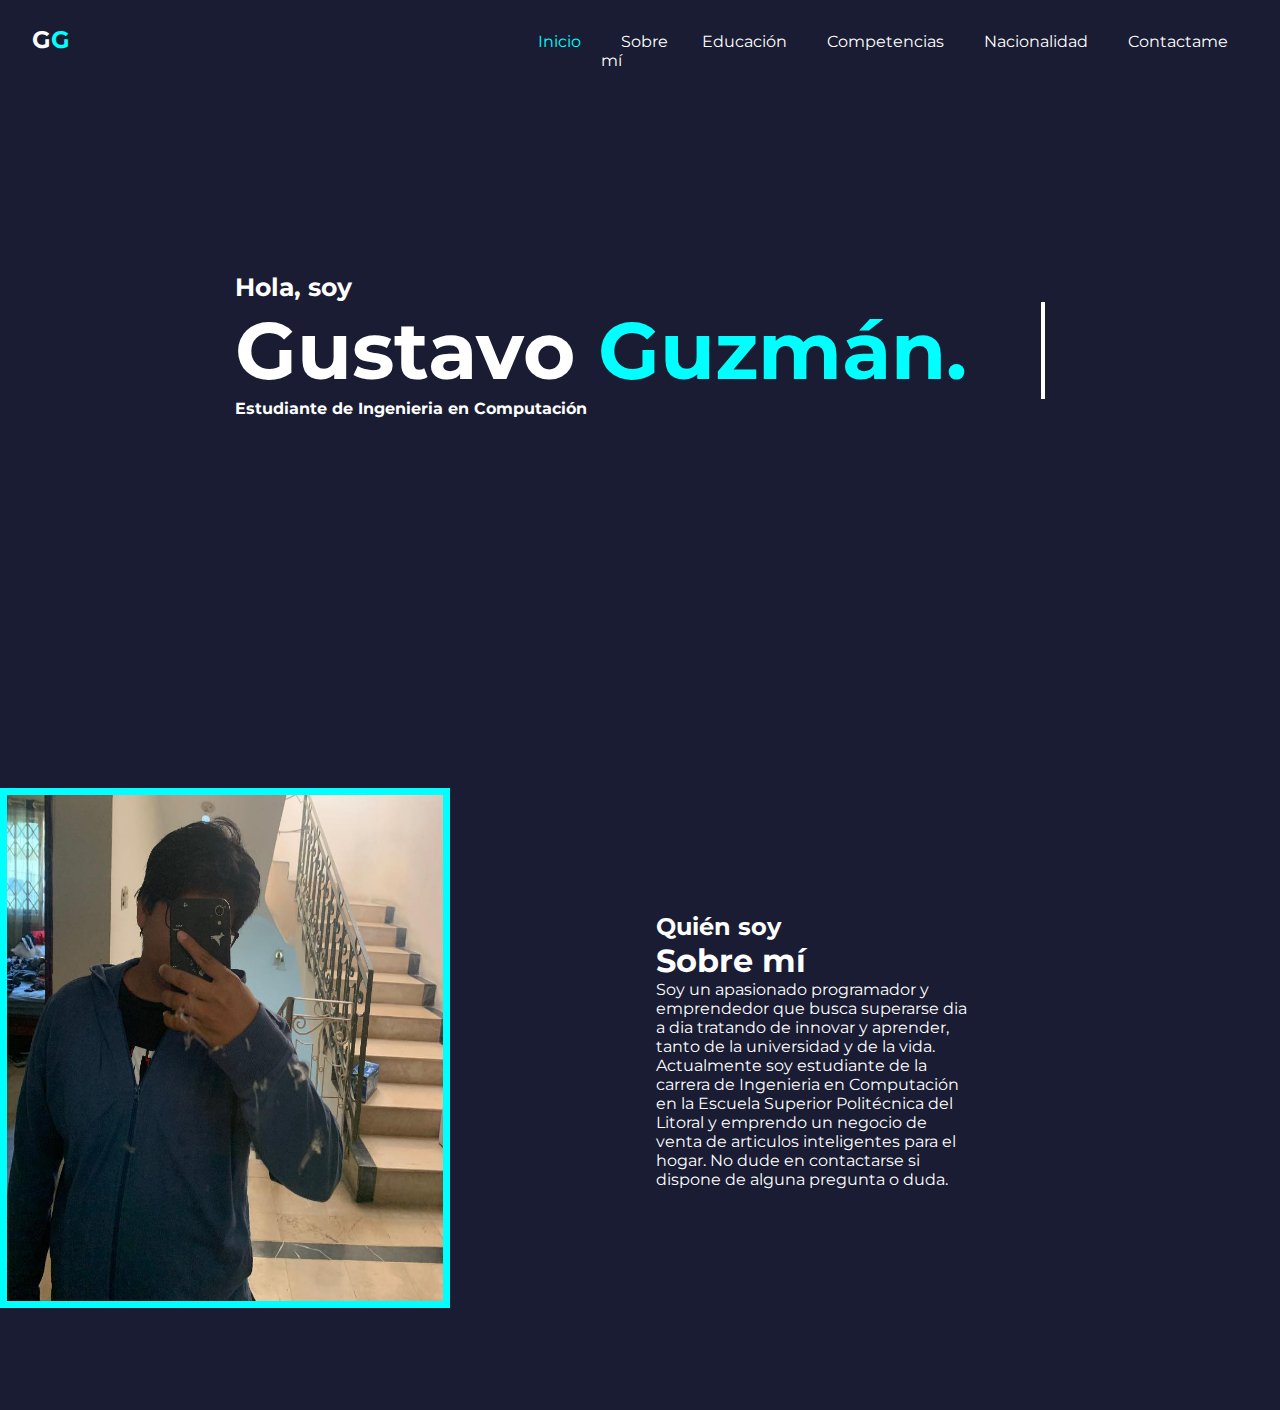
==== index.html @ 1eecd975 "Update index.html" ====
<!DOCTYPE html>
<html lang="en">
<head>
    <meta charset="UTF-8">
    <meta http-equiv="X-UA-Compatible" content="IE=edge">
    <meta name="viewport" content="width=device-width, initial-scale=1.0">
    <title>Curriculum</title>
    <link rel="stylesheet" href="style.css">
    <link rel="stylesheet" href="https://use.fontawesome.com/releases/v5.15.3/css/all.css" integrity="sha384-SZXxX4whJ79/gErwcOYf+zWLeJdY/qpuqC4cAa9rOGUstPomtqpuNWT9wdPEn2fk" crossorigin="anonymous">
</head>
<body>
    <div class="wrapper">
        <header>
            <nav class="navbar">
                <div class="brand">
                    <h2>G<span>G</span></h2>
                </div>
                <ul class="menu">
                    <li><a class="active" href="#inicio">Inicio</a></li>
                    <li><a href="#sobremi">Sobre mí</a></li>
                    <li><a href="#educacion">Educación</a></li>
                    <li><a href="#competencias">Competencias</a></li>
                    <li><a href="#nacionalidad">Nacionalidad</a></li>
                    <li><a href="#contactame">Contactame</a></li>
                </ul>
            </nav>
        </header>
    </div>
    <section id="inicio" class="item">
        <div class="contenido-inicio">
            <h2>Hola, soy</h2>
            <h1>Gustavo <span>Guzmán.</span></h1>
            <h3>Estudiante de Ingenieria en Computación</h3>
        </div>
    </section>
    <section id="sobremi" class="item">
        <div class="imagen-sobremi">
            <img src="recursos/yo.jpg">
        </div>
        <div class="contenido-sobremi">
            <h2>Quién soy</h2>
            <h1>Sobre mí</h1>
            <p id="parrafo-sobremi">Soy un apasionado programador y emprendedor que busca superarse dia a dia
                tratando de innovar y aprender, tanto de la universidad y de la vida.
                Actualmente soy estudiante de la carrera de Ingenieria en Computación en la 
                Escuela Superior Politécnica del Litoral y emprendo un negocio de venta de 
                articulos inteligentes para el hogar.
                No dude en contactarse si dispone de alguna pregunta o duda.
            </p>
        </div>
    
    </section>
    
</body>
</html>
---- style.css ----
@import url('https://fonts.googleapis.com/css2?family=Montserrat:wght@100&display=swap');
@import url('https://fonts.googleapis.com/css2?family=Anton&family=Montserrat:wght@100&display=swap');

*{
    margin:0;
    padding: 0;
    box-sizing: border-box;
}

html{
    scroll-behavior: smooth;
}

body{
    font-family: 'Montserrat', sans-serif;
    background-color: #191c32 ;
    color: #fff;
}

header {
    width: 100%;
    top: 0;
    background-color: #191c32 ;
    position: fixed;
}

.item{
    scroll-margin-top: 10ex;
}
.wrapper{
    background-color: #191c32;
    color: #fff;
}

.navbar {
    display: flex;
    justify-content: space-between;
    padding: 2em;
}

.brand{
    margin-top: -7px;
}

.menu{
    display: flex;
    width: 60%;
    justify-content: space-around;
}

.brand span{
    color: aqua;
}

.menu li {
    list-style: none;
}
.menu a {
    color: #fff;
    text-decoration: none;
    padding: 10px 20px;
}

.menu .active {
    color: aqua;
}

.menu a:hover {
    background-color: aqua;
    color: #191c32;
    transition: ease-in .4s;
}

#inicio{
    width: 600px;
    height: 690px;
    margin:0 auto;
    display: flex;
    justify-content: center;
    align-items: center;
}

#inicio h1{
    font-size: 80px;
    display:block;
    white-space: nowrap;
    border-right: 4px solid;
    width: 15ch;

    animation:typing 2s steps(15), blink .5s infinite step-end alternate;
    overflow: hidden;
}
#inicio h2{
    font-size: 25px;
}
#inicio h3{
    font-size: 16px;
}

@keyframes typing {
    from { width: 0}
}
@keyframes blink {
    50% {border-color: transparent;}
}


#inicio h1 span{
    color: aqua;
}

#sobremi {
    width: 100%;
    height: 80vh;
    display: grid;
    grid-template-columns: repeat(2,1fr);
    align-items: center;
    gap: 2em;
}

#sobremi .imagen-sobremi{
    width: 50%;

}

#sobremi .contenido-sobremi{
    width: 50%;
}

#sobremi img{
    border:  7px solid aqua;
    width: 450px;
    height: 520px;
    z-index: 1;
}

.main{
    margin: 0 auto;
    width: 80vw;
    height: 80vh;
    display: grid;
    align-items: center;
}
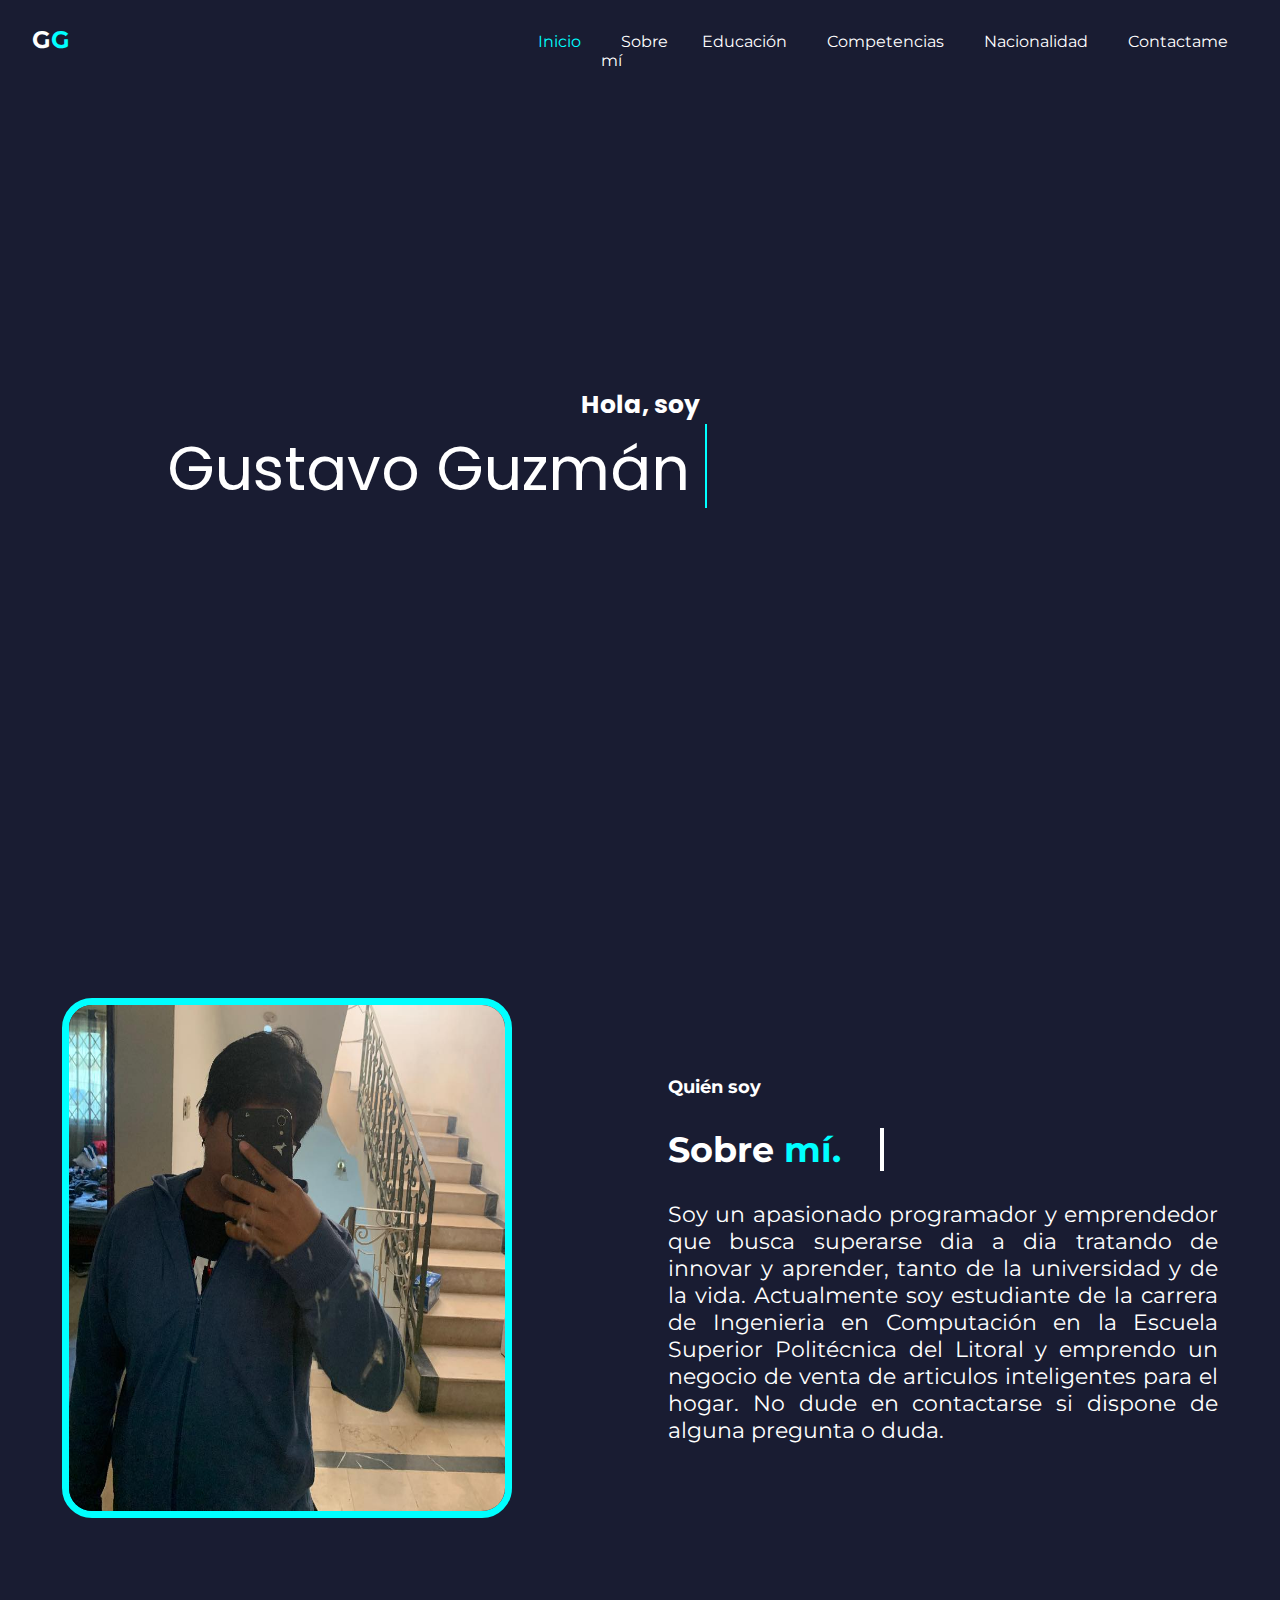
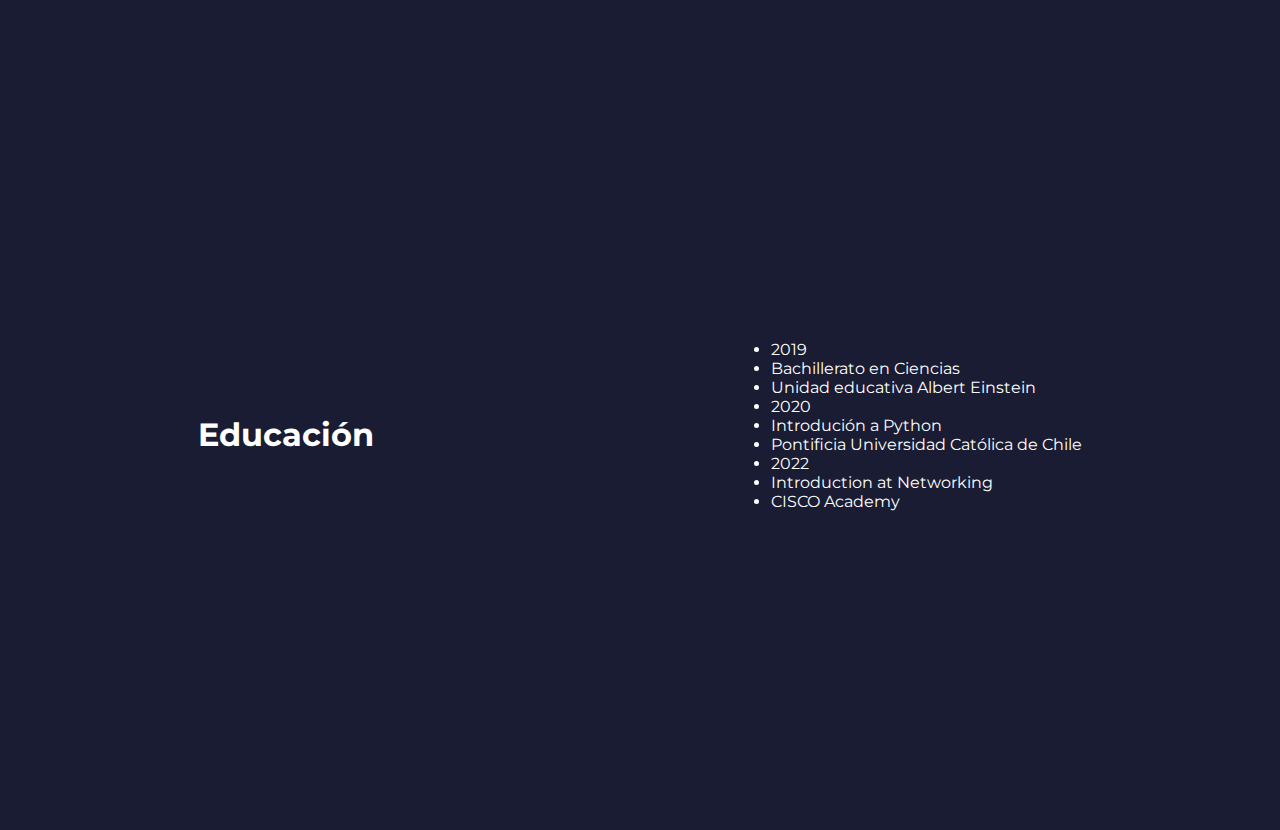
==== commit 99cfbb0d: "Mejoras en la interfaz" ====
--- a/index.html
+++ b/index.html
@@ -26,30 +26,65 @@
             </nav>
         </header>
     </div>
-    <section id="inicio" class="item">
-        <div class="contenido-inicio">
-            <h2>Hola, soy</h2>
-            <h1>Gustavo <span>Guzmán.</span></h1>
-            <h3>Estudiante de Ingenieria en Computación</h3>
-        </div>
-    </section>
-    <section id="sobremi" class="item">
-        <div class="imagen-sobremi">
-            <img src="recursos/yo.jpg">
-        </div>
-        <div class="contenido-sobremi">
-            <h2>Quién soy</h2>
-            <h1>Sobre mí</h1>
-            <p id="parrafo-sobremi">Soy un apasionado programador y emprendedor que busca superarse dia a dia
-                tratando de innovar y aprender, tanto de la universidad y de la vida.
-                Actualmente soy estudiante de la carrera de Ingenieria en Computación en la 
-                Escuela Superior Politécnica del Litoral y emprendo un negocio de venta de 
-                articulos inteligentes para el hogar.
-                No dude en contactarse si dispone de alguna pregunta o duda.
-            </p>
-        </div>
-    
-    </section>
-    
+    <main>
+        <section id="inicio" class="item">
+            <div class="titulo-inicio">
+                <h2>Hola, soy</h2>
+            </div>
+            <div class="contenido-inicio">
+                <div class="static-txt">Gustavo Guzmán</div>
+                <ul class="dynamic-txts">
+                    <li><span>Estudiante</span></li>
+                    <li><span>Emprendedor</span></li>
+                    <li><span>Diseñador</span></li>
+                    <li><span>Desarrollador</span></li>
+                </ul>
+            </div>
+        </section>
+
+        <section id="sobremi" class="item">
+            <div class="imagen-sobremi">
+                <img src="recursos/yo.jpg">
+            </div>
+            <div class="contenido-sobremi">
+                <div id="titulo-sobremi">
+                    <h2>Quién soy</h2>
+                </div>
+                <h1>Sobre <span>mí. </span></h1>
+                <p id="parrafo-sobremi">
+                    Soy un apasionado programador y emprendedor que busca superarse dia a dia
+                    tratando de innovar y aprender, tanto de la universidad y de la vida.
+                    Actualmente soy estudiante de la carrera de Ingenieria en Computación en la 
+                    Escuela Superior Politécnica del Litoral y emprendo un negocio de venta de 
+                    articulos inteligentes para el hogar.
+                    No dude en contactarse si dispone de alguna pregunta o duda.
+                </p>
+            </div>
+        </section>
+        
+        <section id="educacion" class="item">
+            <div id="izquierda">
+                <img>
+                <h1>Educación</h1>
+            </div>
+            <div id="derecha">
+                <ul>
+                    <li>2019</li>
+                    <li>Bachillerato en Ciencias</li>
+                    <li>Unidad educativa Albert Einstein</li>
+                </ul>
+                <ul>
+                    <li>2020</li>
+                    <li>Introdución a Python</li>
+                    <li>Pontificia Universidad Católica de Chile</li> 
+                </ul>
+                <ul>
+                    <li>2022</li>
+                    <li>Introduction at Networking</li>
+                    <li>CISCO Academy</li> 
+                </ul>
+            </div>
+        </section>
+    </main>
 </body>
 </html>
--- a/style.css
+++ b/style.css
@@ -1,5 +1,5 @@
 @import url('https://fonts.googleapis.com/css2?family=Montserrat:wght@100&display=swap');
-@import url('https://fonts.googleapis.com/css2?family=Anton&family=Montserrat:wght@100&display=swap');
+@import url('https://fonts.googleapis.com/css2?family=Anton&family=Montserrat:wght@100&family=Poppins:wght@100&display=swap');
 
 *{
     margin:0;
@@ -24,6 +24,13 @@
     position: fixed;
 }
 
+
+main{
+    display:flex;
+    flex-direction: column;
+}
+
+
 .item{
     scroll-margin-top: 10ex;
 }
@@ -72,72 +79,157 @@
 }
 
 #inicio{
-    width: 600px;
-    height: 690px;
-    margin:0 auto;
-    display: flex;
+    display: flex;
+    font-family: 'Poppins', sans-serif;
+    align-items: center;
     justify-content: center;
+    min-height: 100vh;
+    flex-direction: column;
+}
+
+.titulo-inicio{
+    height: 49%;
+}
+
+.contenido-inicio{
+    display: inline-flex;
+    height: 49%;
+}
+.contenido-inicio .static-txt{
+    color: #fff;
+    font-size:60px;
+    font-weight: 400;
+}
+
+.contenido-inicio .dynamic-txts{
+    margin-left: 15px;
+    height: 90px;
+    line-height: 90px;
+    overflow: hidden;
+}
+
+.dynamic-txts li {
+    color:aqua;
+    list-style: none;
+    font-size: 60px;
+    font-weight: 500;
+    position: relative;
+    top:0;
+    animation: slide1 6s steps(4) infinite;
+}
+
+@keyframes slide1 {
+    100%{
+        top:-360px;
+    }
+}
+
+.dynamic-txts li span{
+    position:relative;
+}
+
+.dynamic-txts li span::after{
+    content:"";
+    position:absolute;
+    left: 0;
+    height: 100%;
+    width: 100%;
+    background: #191c32 ;
+    border-left: 2px solid aqua;
+    animation: typing1 1.5s steps(10) infinite;
+}
+
+@keyframes typing1 {
+    100%{
+        left:100%;
+        margin: 0 -35px 0 35px;
+    }
+}
+
+#inicio h2{
+    font-size: 25px;
+}
+
+@keyframes typing {
+    from { width: 0}
+}
+@keyframes blink {
+    50% {border-color: transparent;}
+}
+
+
+#inicio h1 span{
+    color: aqua;
+}
+
+#sobremi {
+    width: 100%;
+    height: 80vh;
+    display: flex;
+    flex-flow:row wrap;
+    row-gap: 0.5rem; 
+    column-gap: 0.5rem;
+    justify-content: space-around;
     align-items: center;
-}
-
-#inicio h1{
-    font-size: 80px;
+    gap: 2em;
+}
+
+#sobremi .imagen-sobremi{
+    margin: auto;
+
+}
+
+#sobremi .contenido-sobremi{
+    width: 550px;
+    margin: auto;
+}
+
+#sobremi .contenido-sobremi #titulo-sobremi{
+    font-size: 12px;
+}
+
+#sobremi .contenido-sobremi h1{
     display:block;
+    font-size: 35px;
+    margin-top: 30px;
     white-space: nowrap;
     border-right: 4px solid;
-    width: 15ch;
-
-    animation:typing 2s steps(15), blink .5s infinite step-end alternate;
+    width: 9ch;
+    animation:typing 3.5s steps(9) infinite, blink .5s infinite step-end alternate;
     overflow: hidden;
 }
-#inicio h2{
-    font-size: 25px;
-}
-#inicio h3{
-    font-size: 16px;
-}
-
-@keyframes typing {
-    from { width: 0}
-}
-@keyframes blink {
-    50% {border-color: transparent;}
-}
-
-
-#inicio h1 span{
-    color: aqua;
-}
-
-#sobremi {
-    width: 100%;
-    height: 80vh;
-    display: grid;
-    grid-template-columns: repeat(2,1fr);
-    align-items: center;
-    gap: 2em;
-}
-
-#sobremi .imagen-sobremi{
-    width: 50%;
-
-}
-
-#sobremi .contenido-sobremi{
-    width: 50%;
+
+#sobremi .contenido-sobremi h1 span{
+    color: aqua;
+}
+
+#sobremi .contenido-sobremi #parrafo-sobremi{
+    text-align: justify;
+    margin-top: 30px;
+    font-size: 22px;
 }
 
 #sobremi img{
     border:  7px solid aqua;
+    border-radius: 30px;
     width: 450px;
     height: 520px;
     z-index: 1;
 }
 
-.main{
-    margin: 0 auto;
-    width: 80vw;
-    height: 80vh;
-    display: grid;
+#educacion {
+    width: 100%;
+    height: 90vh;
+    display: flex;
+    flex-flow:row wrap;
+    justify-content: space-around;
     align-items: center;
+}
+
+#educacion #izquierda{
+    margin: auto;
+}
+
+#educacion #derecha{
+    margin: auto;
 }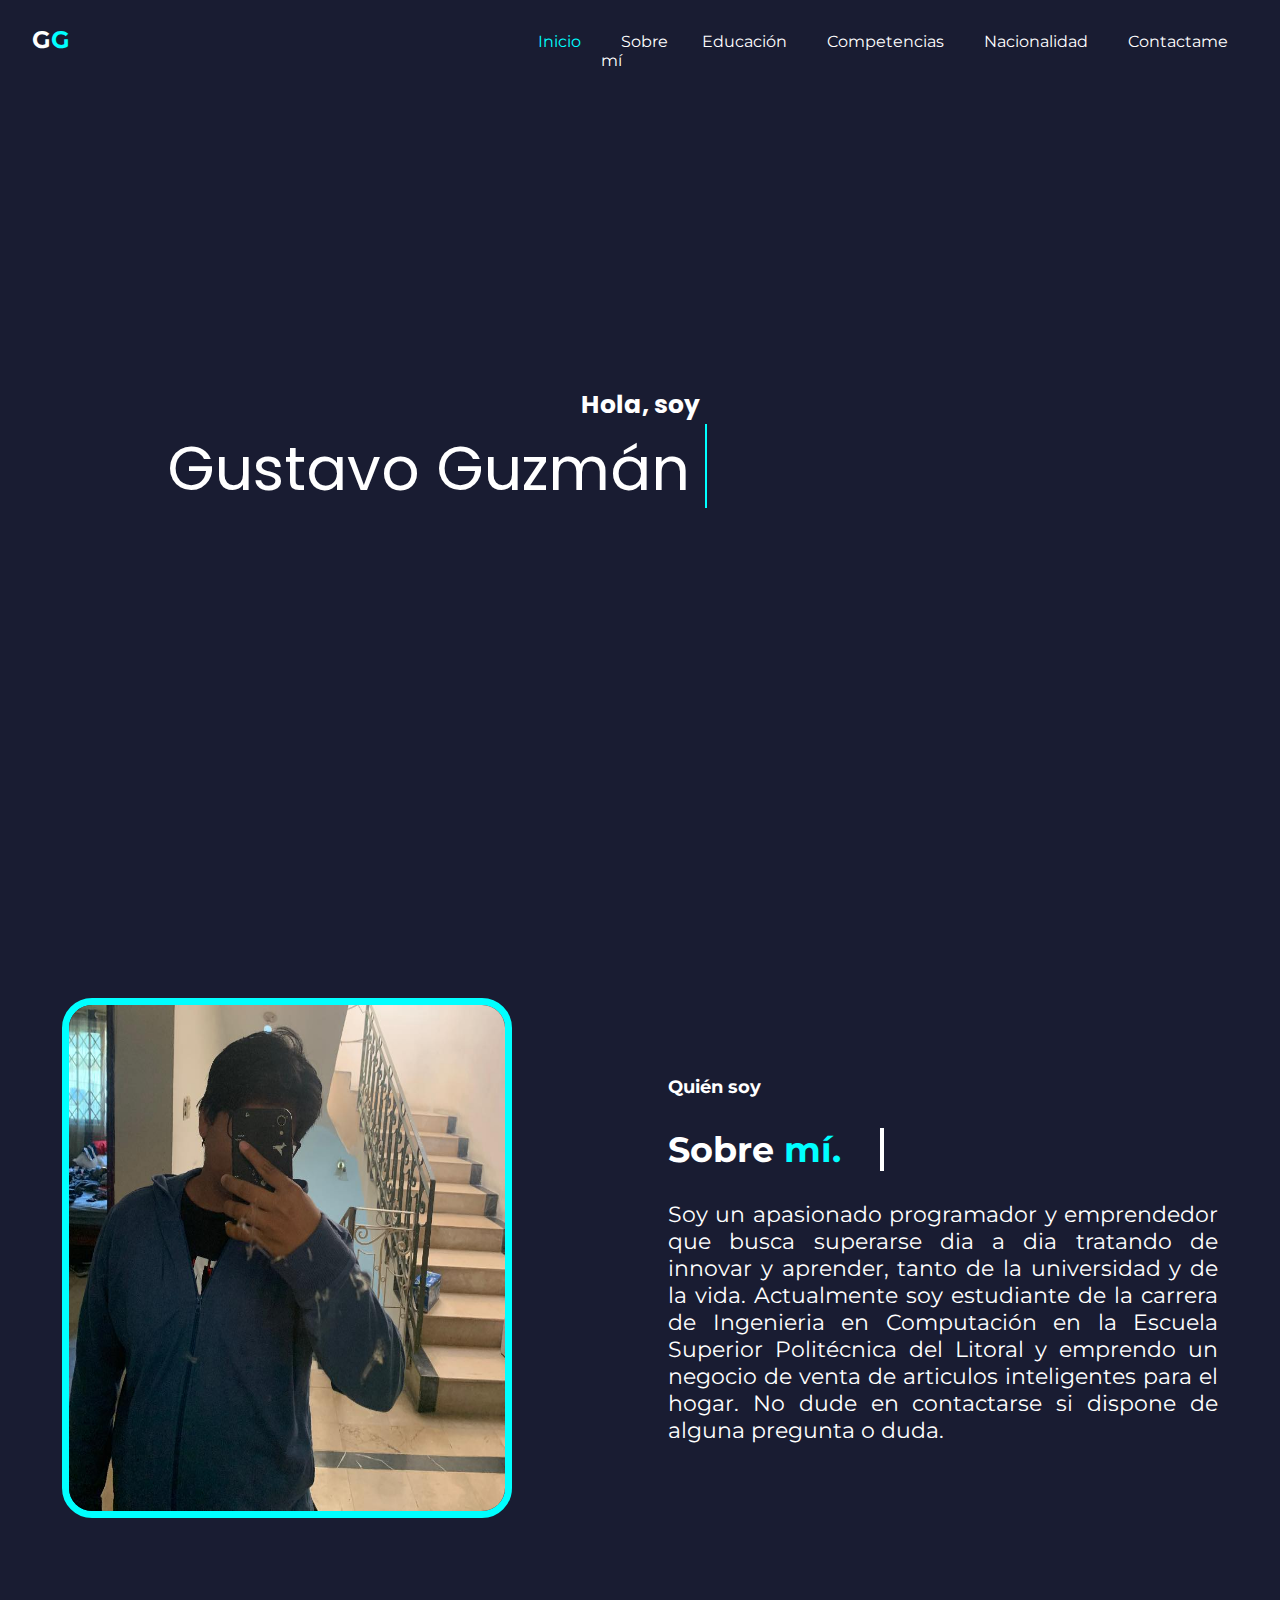
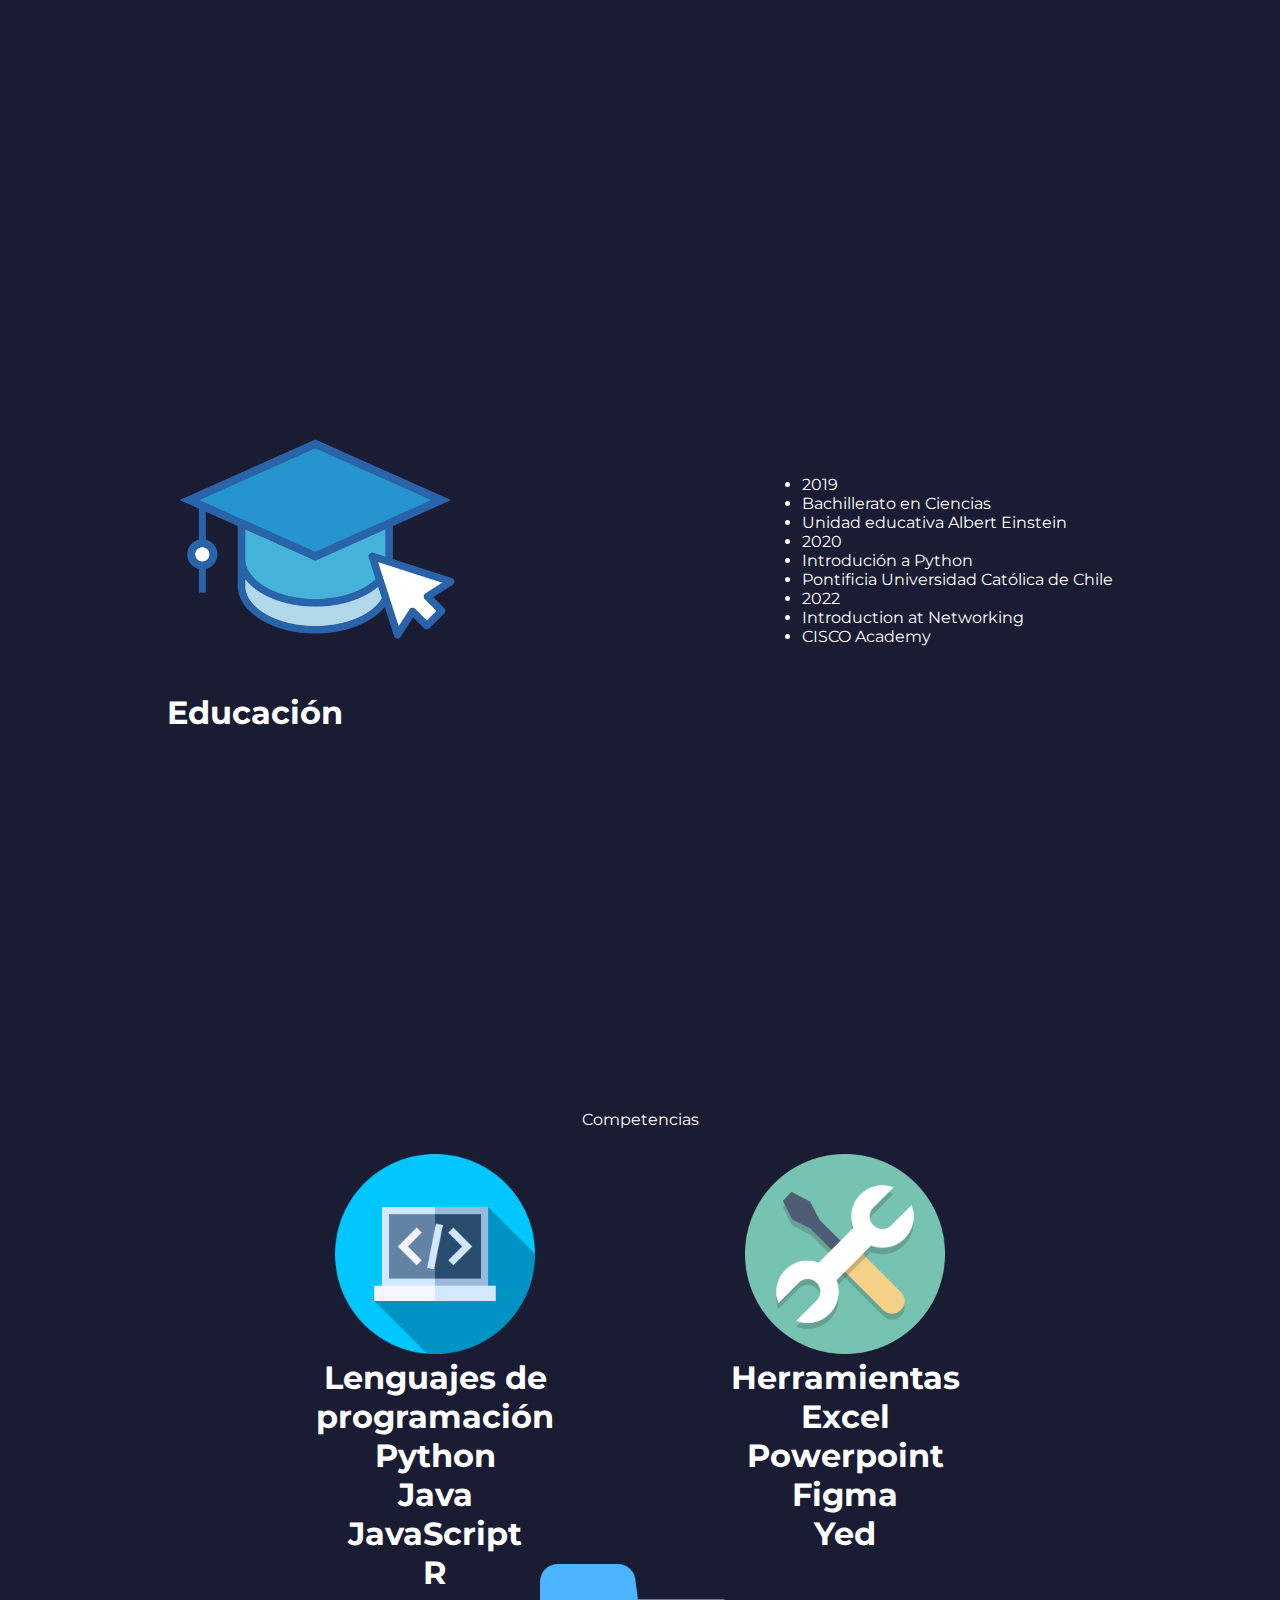
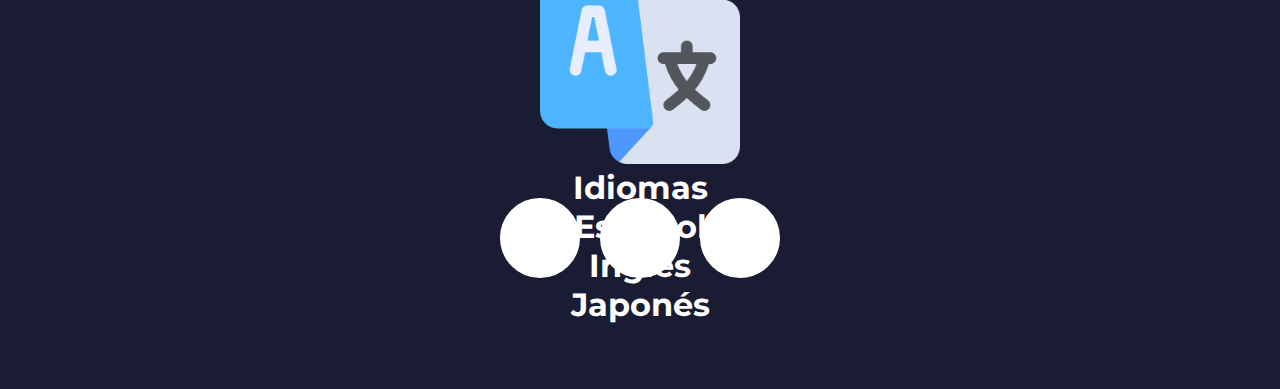
==== commit be244f11: "Footer y skills" ====
--- a/index.html
+++ b/index.html
@@ -7,6 +7,7 @@
     <title>Curriculum</title>
     <link rel="stylesheet" href="style.css">
     <link rel="stylesheet" href="https://use.fontawesome.com/releases/v5.15.3/css/all.css" integrity="sha384-SZXxX4whJ79/gErwcOYf+zWLeJdY/qpuqC4cAa9rOGUstPomtqpuNWT9wdPEn2fk" crossorigin="anonymous">
+    <link rel="stylesheet" href="https://use.fontawesome.com/releases/v5.6.3/css/all.css" integrity="sha384-UHRtZLI+pbxtHCWp1t77Bi1L4ZtiqrqD80Kn4Z8NTSRyMA2Fd33n5dQ8lWUE00s/" crossorigin="anonymous">
 </head>
 <body>
     <div class="wrapper">
@@ -61,30 +62,97 @@
                 </p>
             </div>
         </section>
-        
         <section id="educacion" class="item">
             <div id="izquierda">
-                <img>
+                <img src="recursos/educacion.png">
                 <h1>Educación</h1>
             </div>
             <div id="derecha">
                 <ul>
-                    <li>2019</li>
-                    <li>Bachillerato en Ciencias</li>
-                    <li>Unidad educativa Albert Einstein</li>
+                    <li class="fecha">2019</li>
+                    <li class="titulo-certificado">Bachillerato en Ciencias</li>
+                    <li class="institucion">Unidad educativa Albert Einstein</li>
                 </ul>
                 <ul>
-                    <li>2020</li>
-                    <li>Introdución a Python</li>
-                    <li>Pontificia Universidad Católica de Chile</li> 
+                    <li class="fecha">2020</li>
+                    <li class="titulo-certificado">Introdución a Python</li>
+                    <li class="institucion">Pontificia Universidad Católica de Chile</li> 
                 </ul>
                 <ul>
-                    <li>2022</li>
-                    <li>Introduction at Networking</li>
-                    <li>CISCO Academy</li> 
+                    <li class="fecha">2022</li>
+                    <li class="titulo-certificado">Introduction at Networking</li>
+                    <li class="institucion">CISCO Academy</li> 
                 </ul>
             </div>
         </section>
+        <section id="competencias" class="item">
+            <div><span>Competencias</span></div>
+            <div id="skills-competencia">
+                <div class="skill">
+                    <img class="img-competencia" src="recursos/programacion.png">
+                    <h1>Lenguajes de programación</h1>
+                    <div>
+                        <h1>Python</h1>
+                    </div>
+                    <div>
+                        <h1>Java</h1>
+                    </div>
+                    <div>
+                        <h1>JavaScript</h1>
+                    </div>
+                    <div>
+                        <h1>R</h1>
+                    </div>
+                </div>
+                <div class="skill">
+                    <img class="img-competencia" src="recursos/herramientas.png" >
+                    <h1>Herramientas</h1>
+                    <div>
+                        <h1>Excel</h1>
+                    </div>
+                    <div>
+                        <h1>Powerpoint</h1>
+                    </div>
+                    <div>
+                        <h1>Figma</h1>
+                    </div>
+                    <div>
+                        <h1>Yed</h1>
+                    </div>
+                </div>
+                <div class="skill">
+                    <img class="img-competencia" src="recursos/idiomas.png">
+                    <h1>Idiomas</h1>
+                    <div>
+                        <h1>Español</h1>
+                    </div>
+                    <div>
+                        <h1>Inglés</h1>
+                    </div>
+                    <div>
+                        <h1>Japonés</h1>
+                    </div>
+                </div>
+            </div>
+        </section>
+        <section id="footer-item" class="item">
+            <footer>
+                <ul>
+                    <li>
+                        <a href="https://www.facebook.com/gustavo.guzmancse.9" target="_blank">
+                        <i class="fab fa-facebook-f icon"></i>    </a>
+                    </li>
+                    <li>
+                        <a href="https://github.com/gugucast02" target="_blank" ><i class="fab fa-github icon"></i></a>
+                    </li>
+                    <li>
+                        <a href="https://www.linkedin.com/in/gustavo-giampierre-guzm%C3%A1n-castillo-22a511232/" target="_blank" ><i class="fab fa-linkedin-in icon"></i></a></li>
+            </footer>
+    
+        </section>
+        
+        
+
     </main>
 </body>
 </html>
--- a/style.css
+++ b/style.css
@@ -169,7 +169,7 @@
     flex-flow:row wrap;
     row-gap: 0.5rem; 
     column-gap: 0.5rem;
-    justify-content: space-around;
+    justify-content: center;
     align-items: center;
     gap: 2em;
 }
@@ -214,22 +214,138 @@
     border-radius: 30px;
     width: 450px;
     height: 520px;
-    z-index: 1;
 }
 
 #educacion {
     width: 100%;
-    height: 90vh;
+    height: 120vh;
     display: flex;
     flex-flow:row wrap;
     justify-content: space-around;
     align-items: center;
-}
-
-#educacion #izquierda{
+    overflow: auto;
+}
+
+#educacion img{
     margin: auto;
-}
-
-#educacion #derecha{
-    margin: auto;
-}+    height: 300px;
+    width: 300px;
+}
+
+
+
+
+
+
+
+#competencias{
+    display: flex;
+    flex-direction: column;
+    padding: 10px;
+    width: 100%;
+    height: 90vh;
+    align-items: center;
+}
+
+#skills-competencia {
+    width: 100%;
+    display: flex;
+    flex-direction: row;
+    flex-wrap: wrap;
+    justify-content: center;
+    padding:20px;
+    margin: 0 auto;
+}
+
+.img-competencia{
+    height: 200px;
+    width: 200px;
+}
+
+.skill{
+    height: 400px;
+    width: 400px;
+    text-align: center;
+    margin: 5px;
+}
+
+
+
+
+
+
+#footer-item{
+    display: flex;
+    background-color: red;
+}
+footer{
+    width: 100%;
+    background: black;
+}
+footer ul {
+    display: flex;
+    position: absolute;
+    top:382%;
+    left: 50%;
+    transform: translate(-50%, -50%);
+  }
+  
+footer ul li {
+    list-style: none;
+  }
+  
+footer ul li a {
+    width: 80px;
+    height: 80px;
+    background-color: #fff;
+    text-align: center;
+    line-height: 80px;
+    font-size: 35px;
+    margin: 0 10px;
+    display: block;
+    border-radius: 50%;
+    position: relative;
+    overflow: hidden;
+    border: 3px solid #fff;
+    z-index: 1;
+  }
+  
+footer ul li a .icon {
+    position: relative;
+    color: #262626;
+    transition: .5s;
+    z-index: 3;
+  }
+  
+footer ul li a:hover .icon {
+    color: #fff;
+    transform: rotateY(360deg);
+  }
+  
+footer ul li a:before {
+    content: "";
+    position: absolute;
+    top: 100%;
+    left: 0;
+    width: 100%;
+    height: 100%;
+    background: #f00;
+    transition: .5s;
+    z-index: 2;
+  }
+  
+footer ul li a:hover:before {
+    top: 0;
+  }
+  
+footer ul li:nth-child(1) a:before{
+    background: #3b5999;
+  }
+  
+footer ul li:nth-child(2) a:before{
+    background: #485258;
+  }
+  
+footer ul li:nth-child(3) a:before {
+    background: #0077b5;
+  }
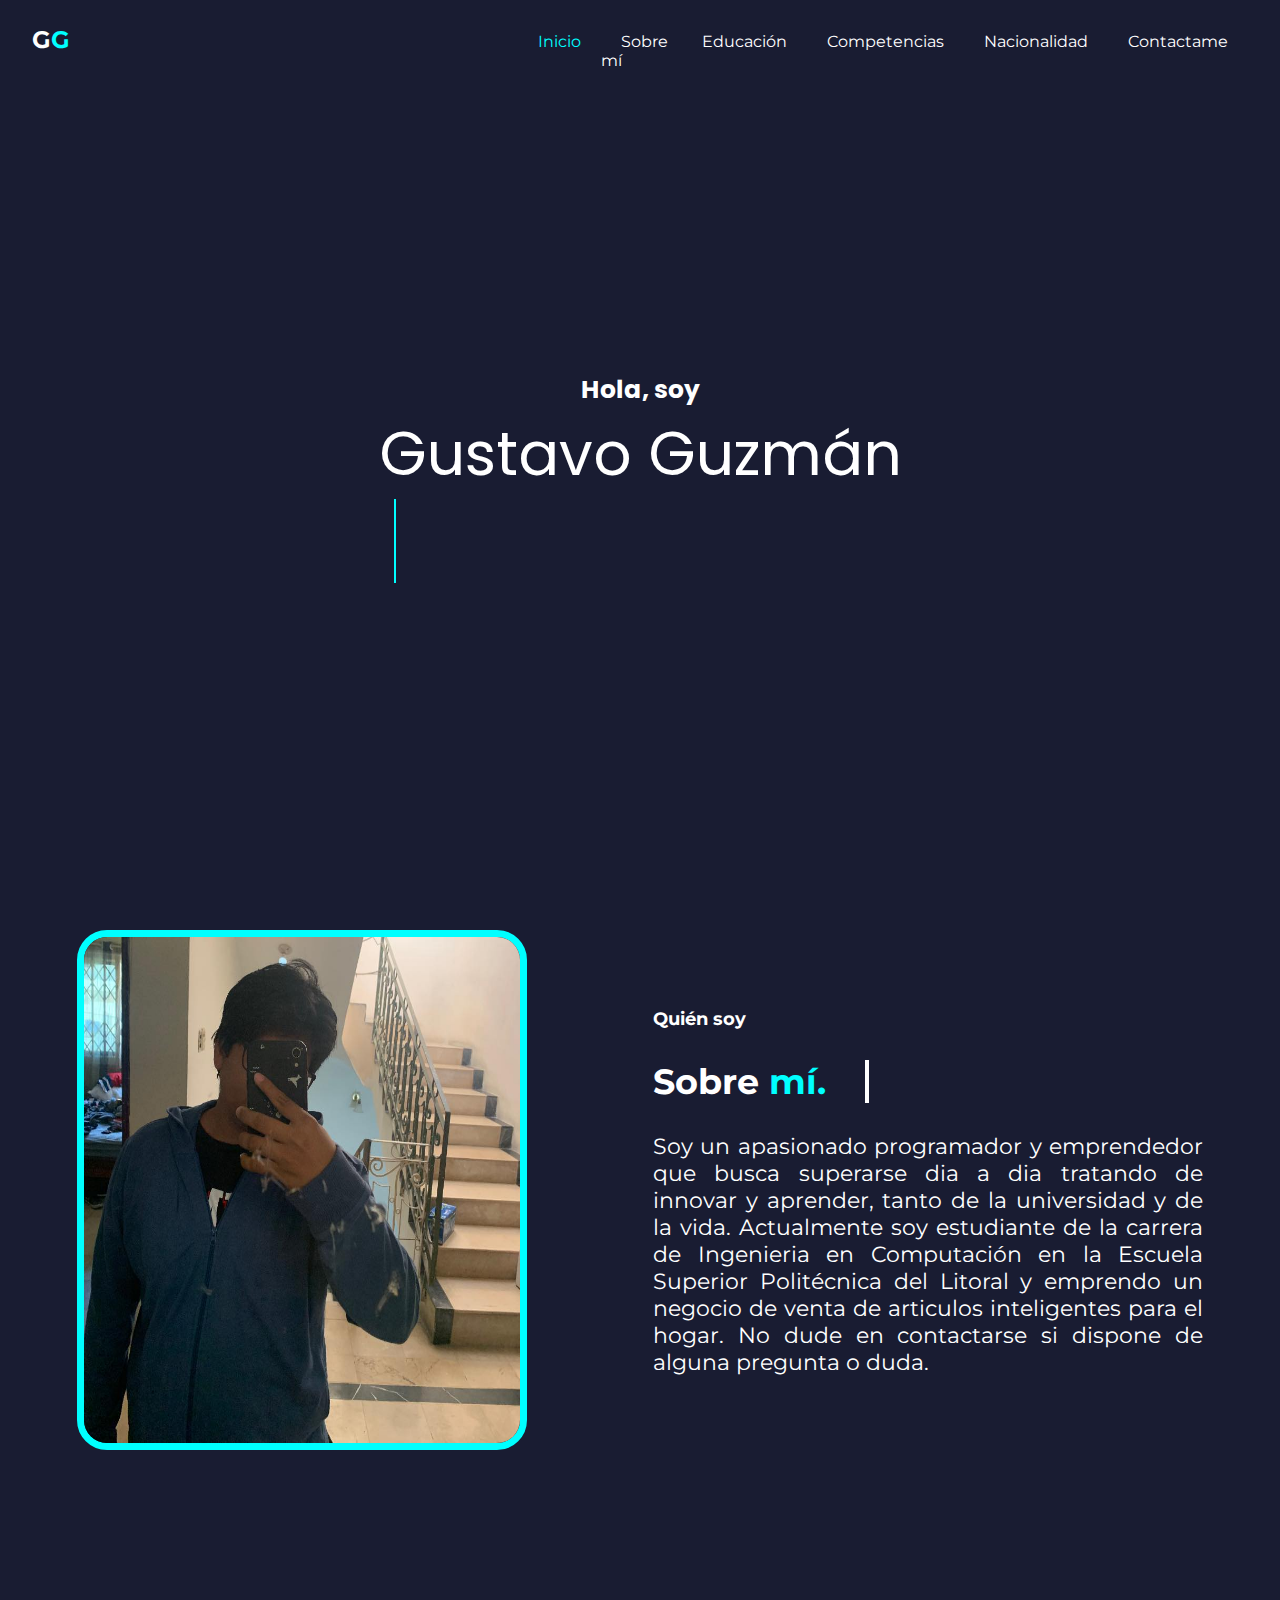
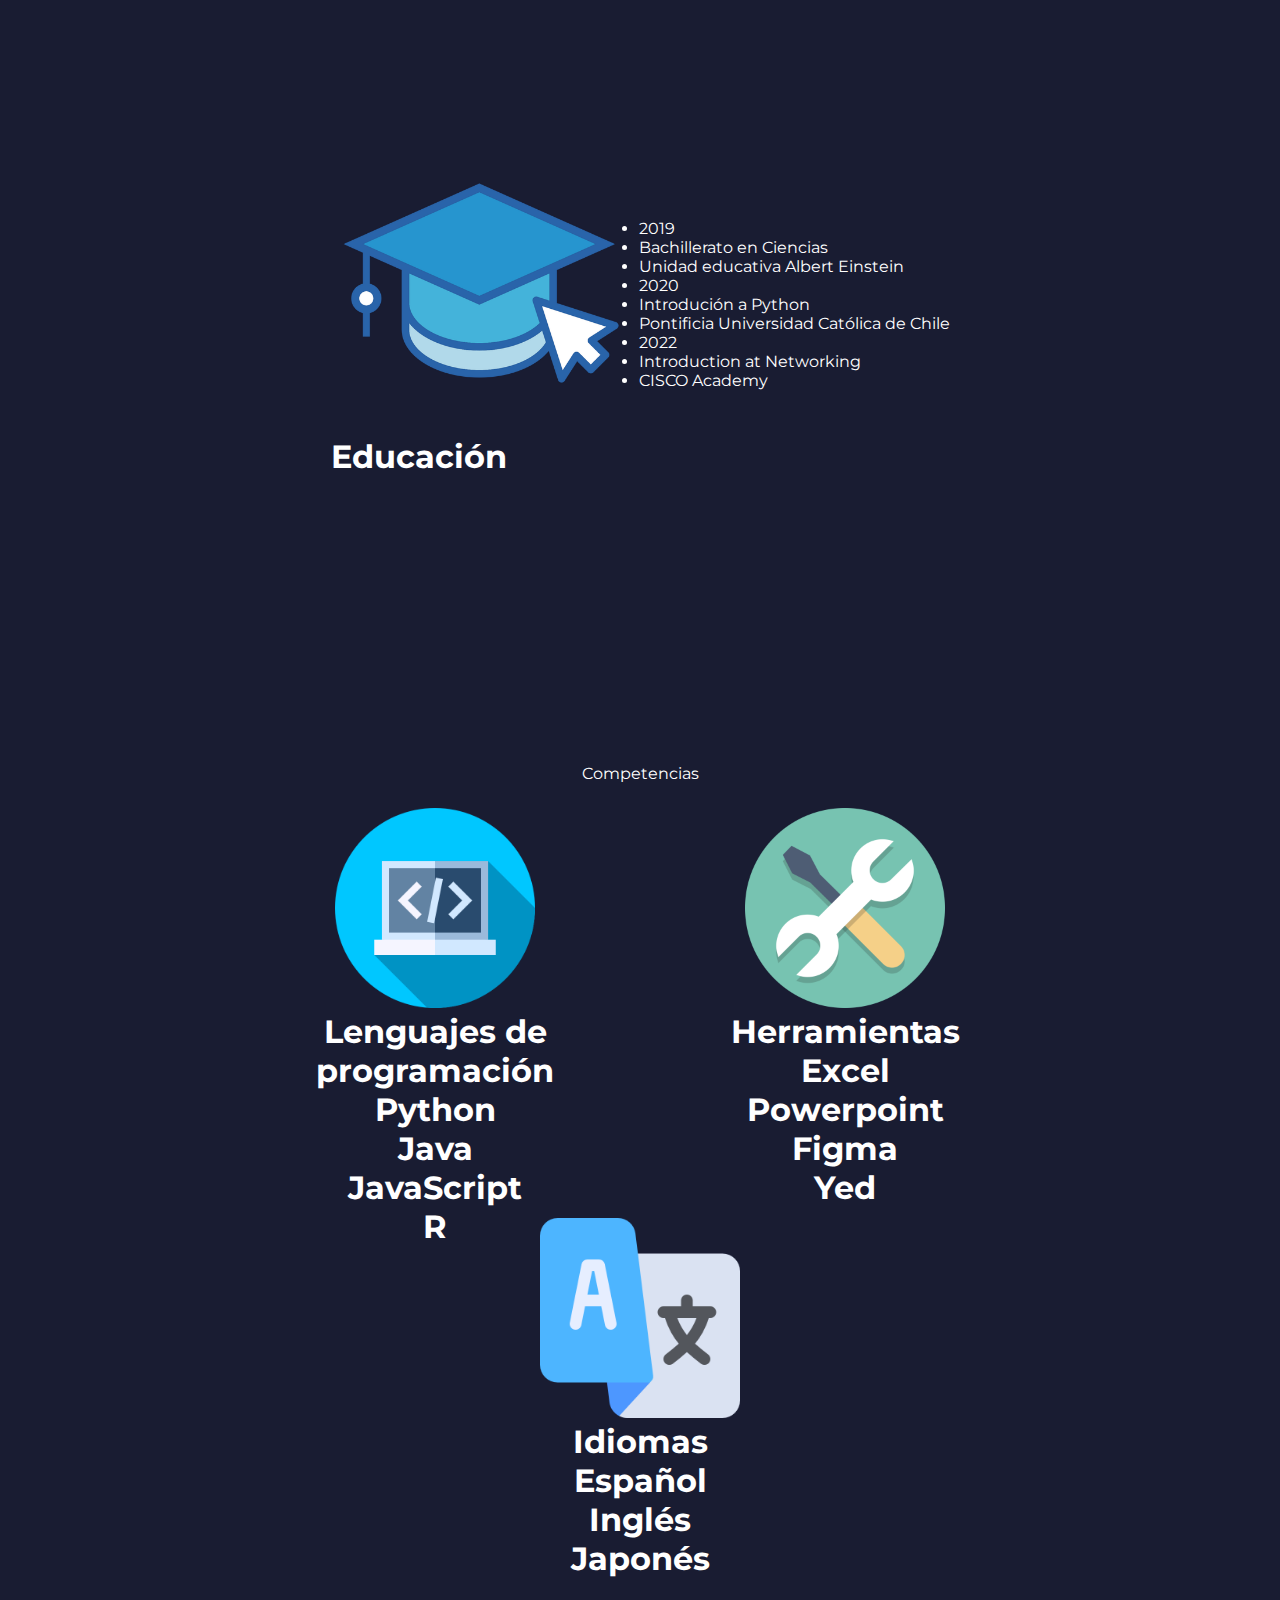
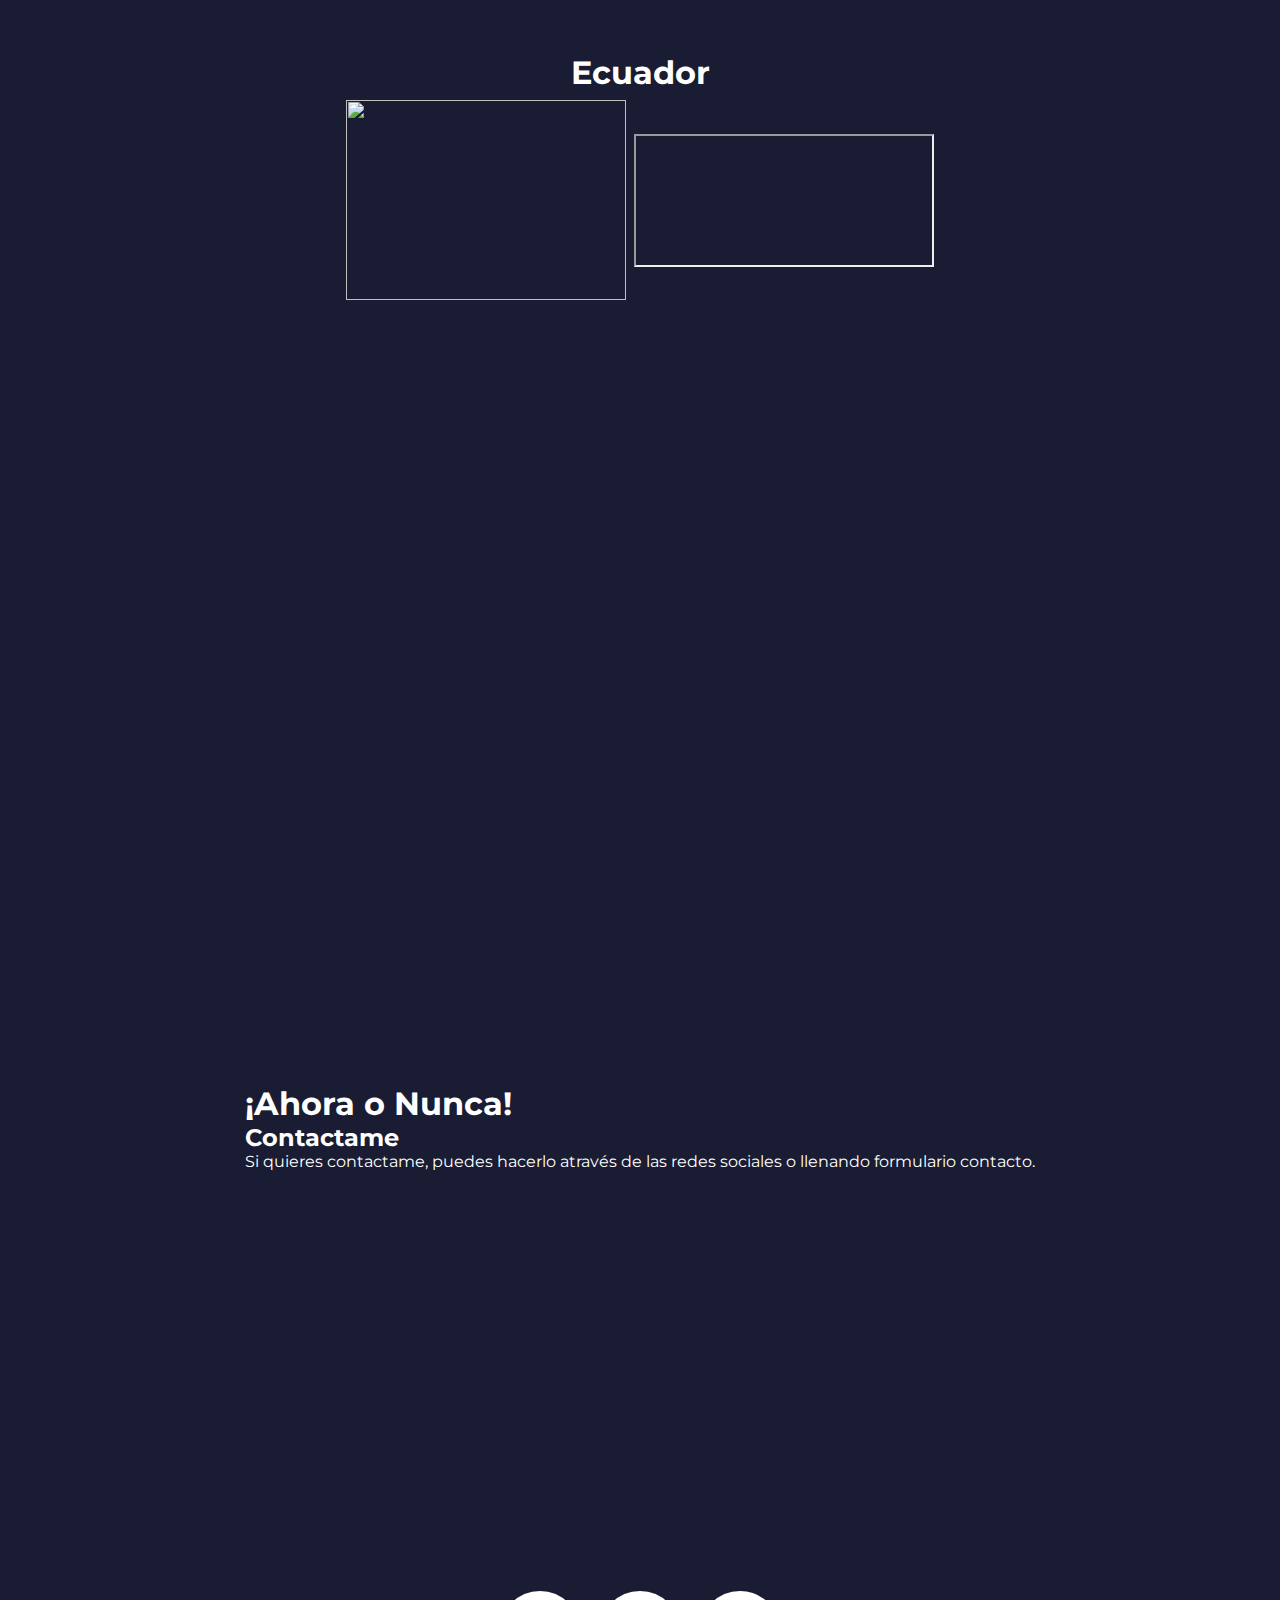
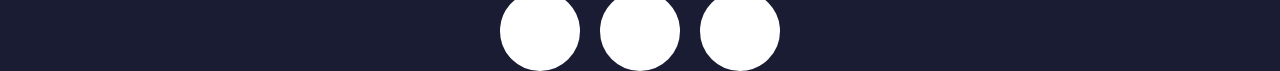
==== commit b36a8c3f: "Avance total en contenido" ====
--- a/index.html
+++ b/index.html
@@ -27,14 +27,14 @@
             </nav>
         </header>
     </div>
-    <main>
+    <div class="contenidoCV">
         <section id="inicio" class="item">
             <div class="titulo-inicio">
                 <h2>Hola, soy</h2>
             </div>
             <div class="contenido-inicio">
-                <div class="static-txt">Gustavo Guzmán</div>
-                <ul class="dynamic-txts">
+                <div class="static-txt content1">Gustavo Guzmán</div>
+                <ul class="dynamic-txts content1">
                     <li><span>Estudiante</span></li>
                     <li><span>Emprendedor</span></li>
                     <li><span>Diseñador</span></li>
@@ -135,7 +135,35 @@
                 </div>
             </div>
         </section>
-        <section id="footer-item" class="item">
+        <section id="nacionalidad" class="item">
+            <h1>Ecuador</h1>
+            <div class="contenido-nacionalidad">
+                <div>
+                    <img class="img-ecuador" src="https://upload.wikimedia.org/wikipedia/commons/e/e8/Flag_of_Ecuador.svg">
+                    
+                </div>
+                <div id="mapa">
+                    <iframe src="https://www.google.com/maps/embed?pb=!1m18!1m12!1m3!1d16337690.03956276!2d-83.89547329999999!3d-1.3603287!2m3!1f0!2f0!3f0!3m2!1i1024!2i768!4f13.1!3m3!1m2!1s0x902387dda89a4bd5%3A0x9d76af04119c3702!2sEcuador!5e0!3m2!1ses-419!2sec!4v1686369468860!5m2!1ses-419!2sec"  allowfullscreen="" loading="lazy" referrerpolicy="no-referrer-when-downgrade"></iframe>
+                </div>
+            </div>
+            <div id="video">
+                <iframe src="https://www.youtube.com/embed/YLK_HxMbcZ4" title="YouTube video player" frameborder="0" allow="accelerometer; autoplay; clipboard-write; encrypted-media; gyroscope; picture-in-picture; web-share" allowfullscreen></iframe>
+            </div>
+        </section>
+        <section id="contactame" class="item">
+            <div id="contacto">
+                <h1>¡Ahora o Nunca!</h1>
+                <h2>Contactame</h1>
+                <p>Si quieres contactame, puedes hacerlo através 
+                    de las redes sociales o llenando formulario
+                    contacto.
+                </p>
+            </div>
+            <div id="formulario">
+
+            </div>
+        </section>
+        <section id="footeritem" class="item">
             <footer>
                 <ul>
                     <li>
@@ -151,8 +179,6 @@
     
         </section>
         
-        
-
-    </main>
+    </div>
 </body>
 </html>
--- a/style.css
+++ b/style.css
@@ -25,10 +25,6 @@
 }
 
 
-main{
-    display:flex;
-    flex-direction: column;
-}
 
 
 .item{
@@ -41,6 +37,7 @@
 
 .navbar {
     display: flex;
+    flex-flow: row wrap;
     justify-content: space-between;
     padding: 2em;
 }
@@ -88,12 +85,15 @@
 }
 
 .titulo-inicio{
-    height: 49%;
+    display: flex;
+    justify-content: center;
 }
 
 .contenido-inicio{
-    display: inline-flex;
-    height: 49%;
+    display: flex;
+    flex-flow: column wrap;
+    justify-content: center;
+    height: 100%;
 }
 .contenido-inicio .static-txt{
     color: #fff;
@@ -164,7 +164,7 @@
 
 #sobremi {
     width: 100%;
-    height: 80vh;
+    height: 100%;
     display: flex;
     flex-flow:row wrap;
     row-gap: 0.5rem; 
@@ -218,12 +218,13 @@
 
 #educacion {
     width: 100%;
-    height: 120vh;
+    height: 900px;
     display: flex;
     flex-flow:row wrap;
-    justify-content: space-around;
-    align-items: center;
-    overflow: auto;
+    row-gap: 0.5rem;
+    column-gap: 0.5rem;
+    justify-content: center;
+    align-items: center;
 }
 
 #educacion img{
@@ -243,7 +244,7 @@
     flex-direction: column;
     padding: 10px;
     width: 100%;
-    height: 90vh;
+    height: 100%;
     align-items: center;
 }
 
@@ -274,18 +275,21 @@
 
 
 
-#footer-item{
-    display: flex;
+#footeritem{
+    width: 100%;
+    height: 100%;
+    display: flex;
+    flex-flow: row wrap;
     background-color: red;
 }
 footer{
     width: 100%;
+    height: 100%;
     background: black;
 }
 footer ul {
     display: flex;
     position: absolute;
-    top:382%;
     left: 50%;
     transform: translate(-50%, -50%);
   }
@@ -349,3 +353,67 @@
 footer ul li:nth-child(3) a:before {
     background: #0077b5;
   }
+
+
+  @media (max-width:600px){
+    .menu{
+        display: none;
+    }
+  }
+  .contenidoCV{
+    border: 1px;
+    padding: 30px;
+    display: flex;
+    width: 100%;
+    flex-flow: column wrap;
+    margin: 0 auto
+}
+
+.item{
+    height: auto;
+}
+
+
+
+#nacionalidad {
+    width: 100%;
+    height: 100%;
+    display: flex;
+    flex-flow:column wrap;
+    row-gap: 0.5rem;
+    column-gap: 0.5rem;
+    justify-content: center;
+    align-items: center;
+}
+.contenido-nacionalidad {
+    width: 100%;
+    height: 100%;
+    display: flex;
+    flex-flow:row wrap;
+    row-gap: 0.5rem;
+    column-gap: 0.5rem;
+    justify-content: center;
+    align-items: center;
+}
+.img-ecuador{
+    height: 200px;
+    width: 280px; 
+}
+#mapa iframe{
+    height: 133px;
+    width: 300px;
+}
+#video iframe{
+    width:560px;
+    height:315px;
+}
+#contactame{
+        width: 100%;
+        height: 1000px;
+        display: flex;
+        flex-flow:column wrap;
+        row-gap: 0.5rem;
+        column-gap: 0.5rem;
+        justify-content: center;
+        align-items: center;
+}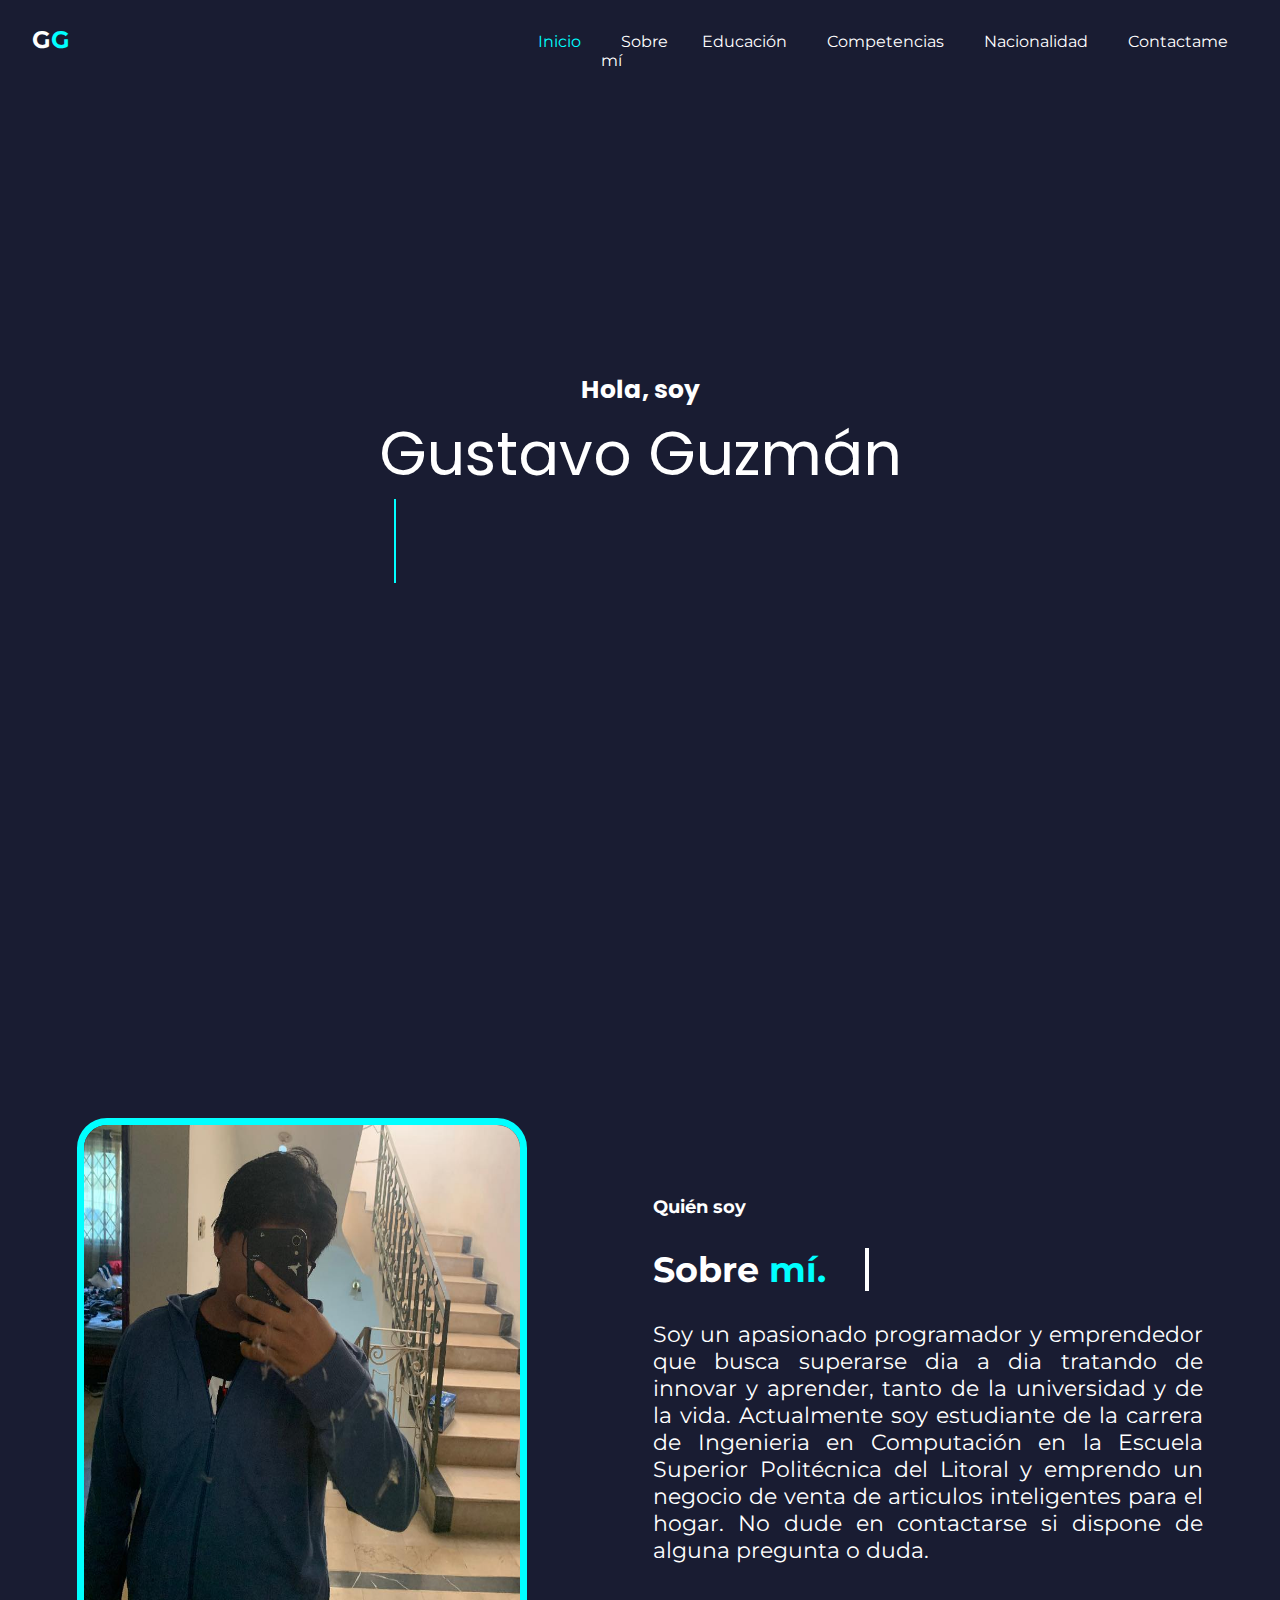
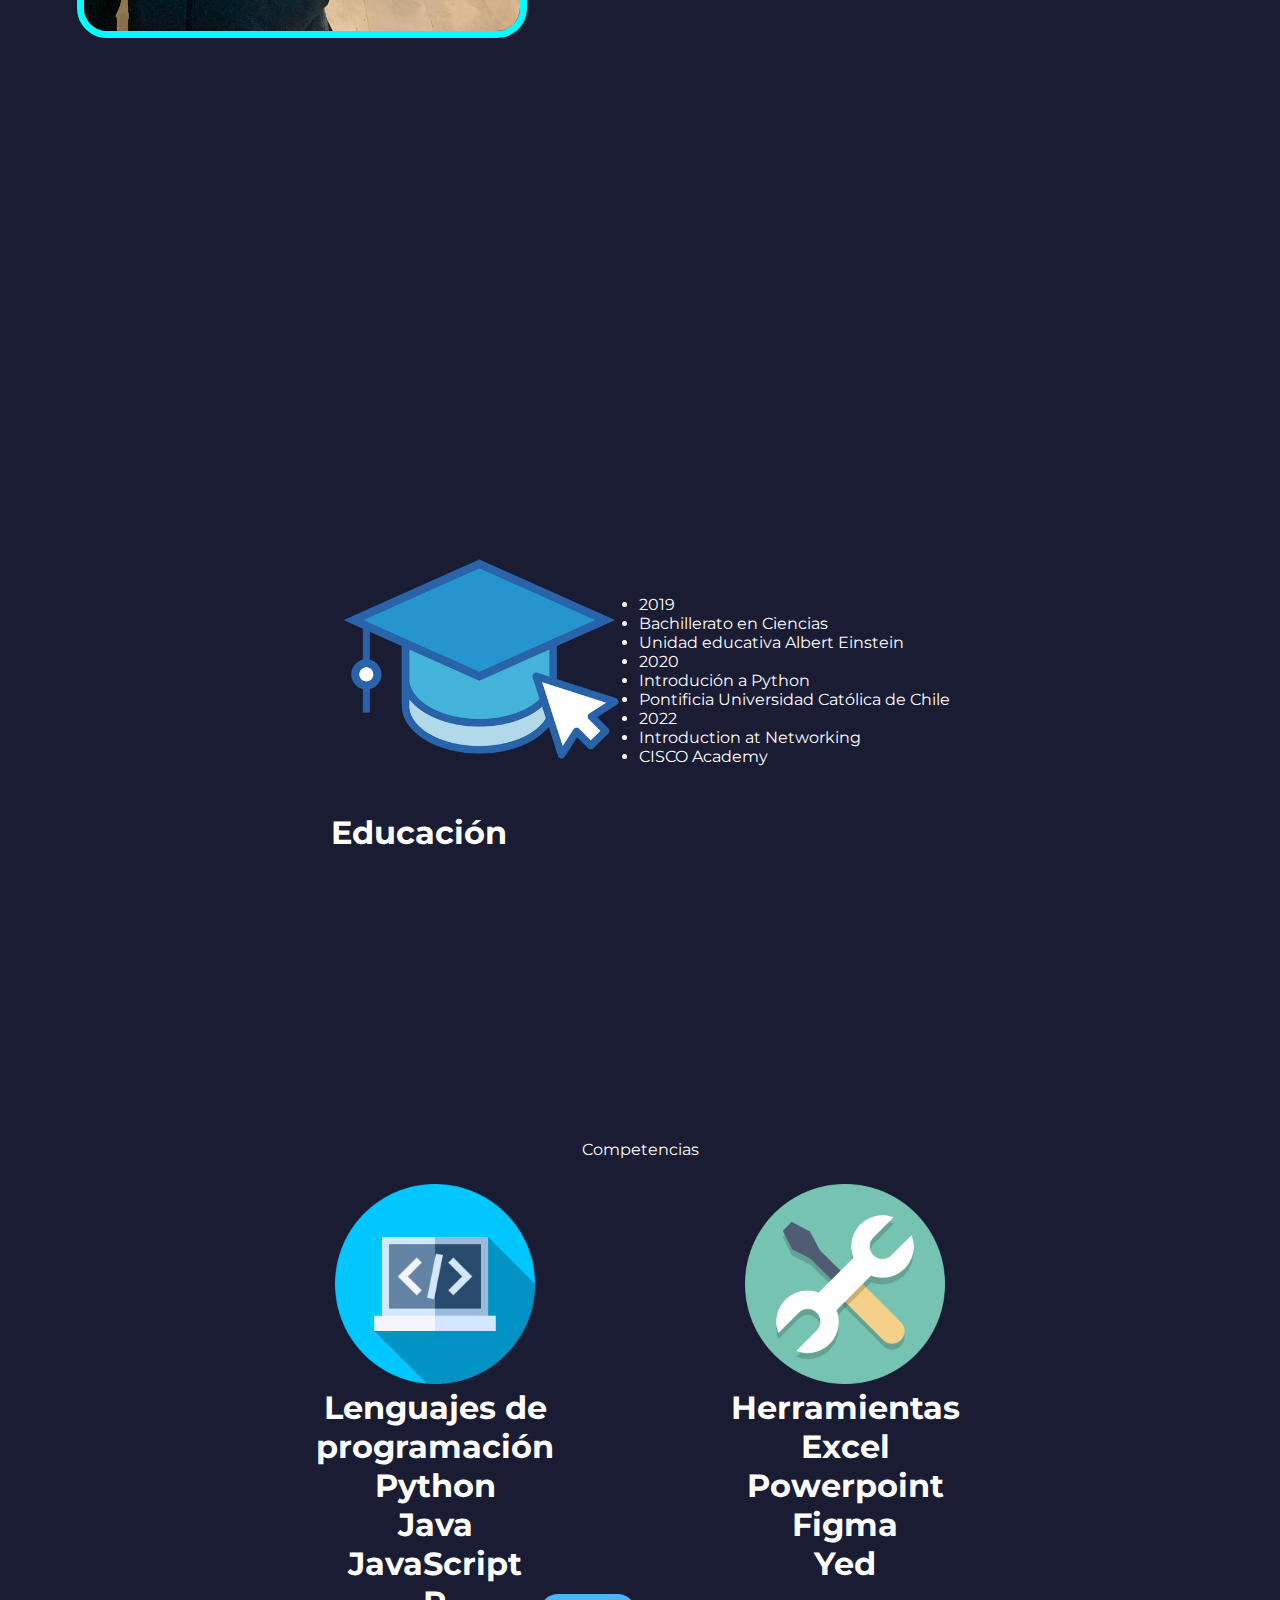
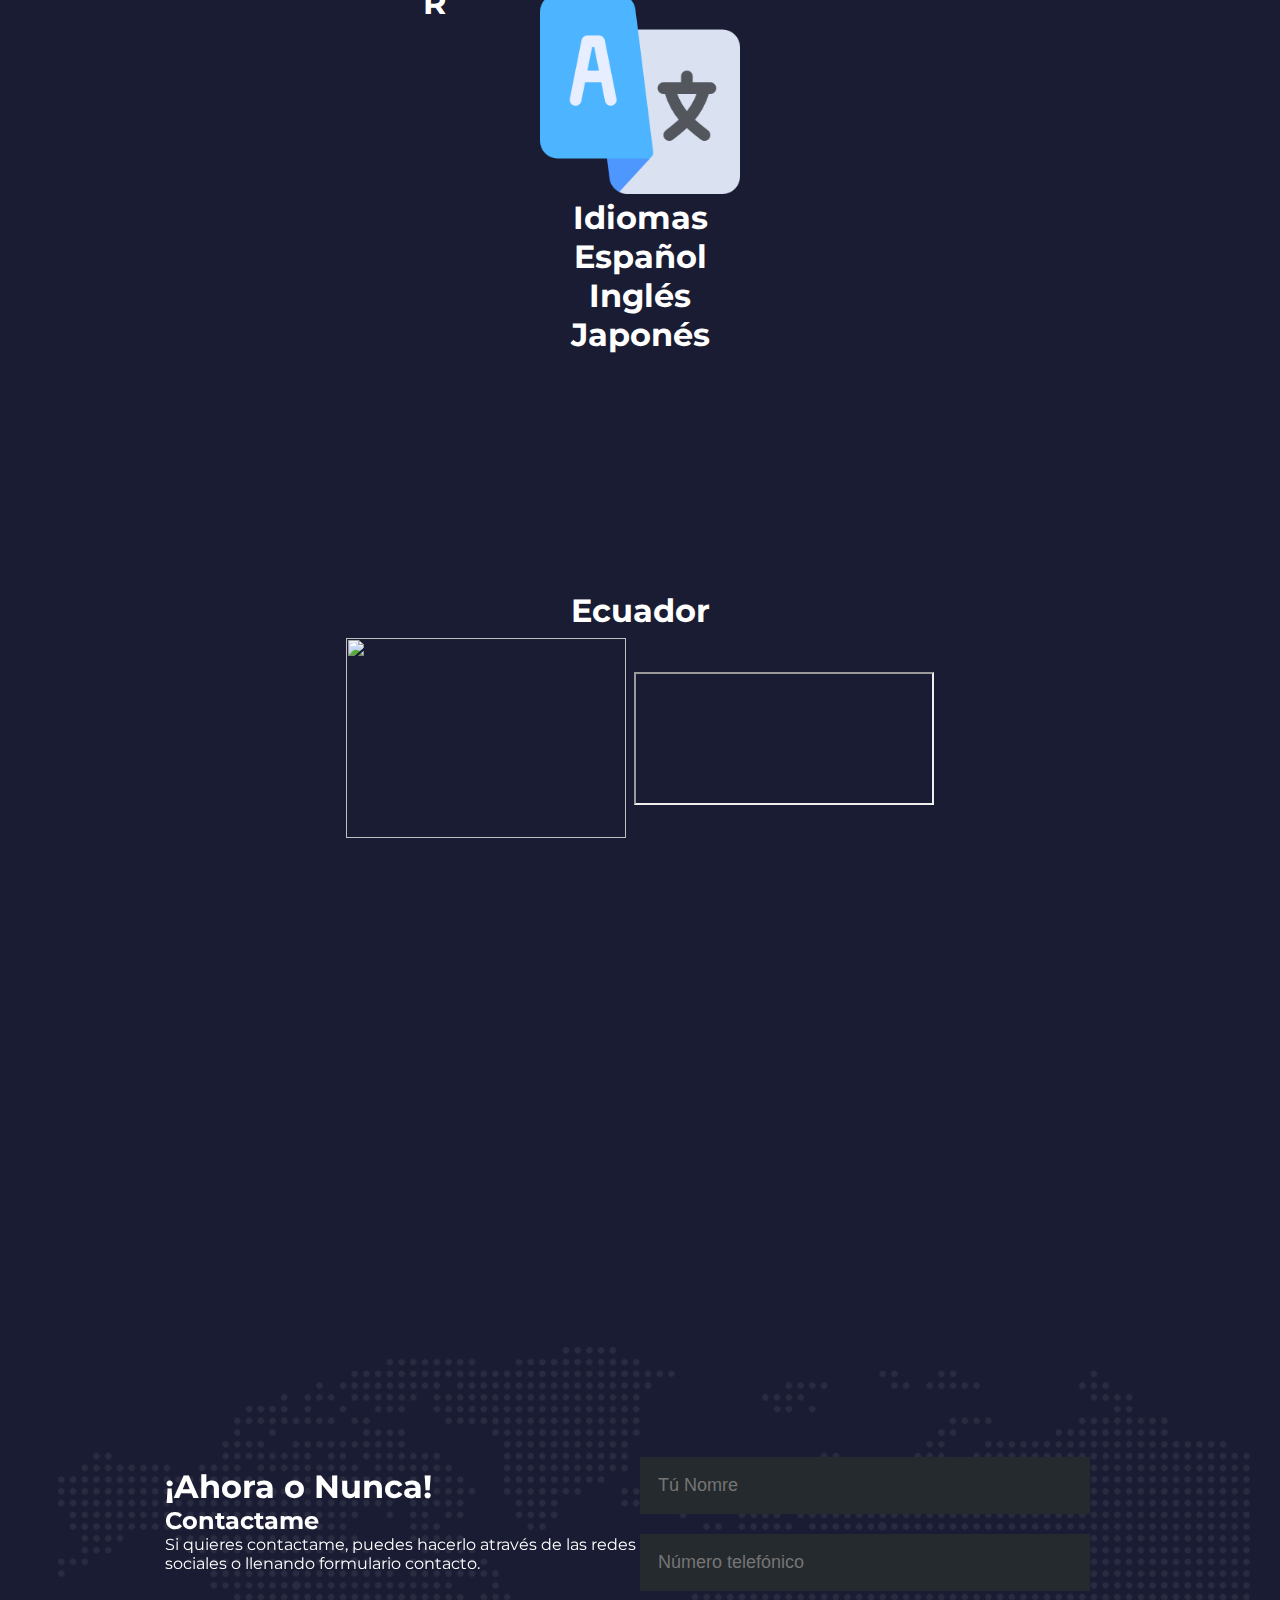
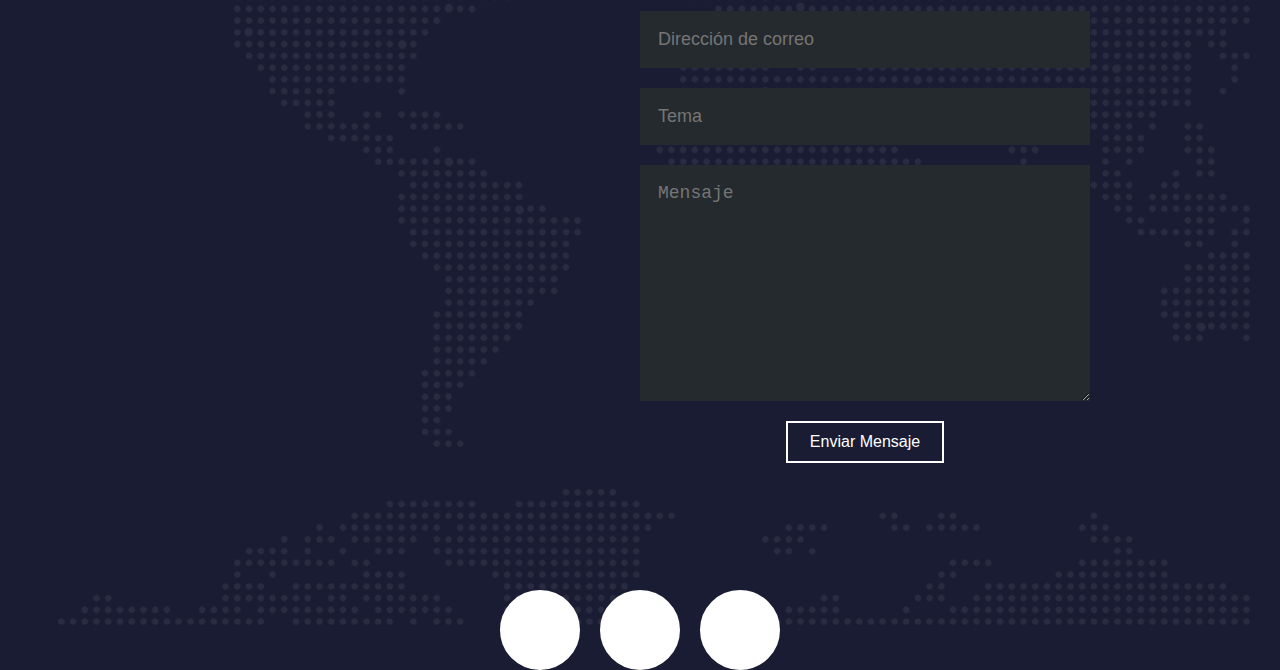
==== commit b938b4ec: "Mejora css en contactame" ====
--- a/index.html
+++ b/index.html
@@ -5,6 +5,9 @@
     <meta http-equiv="X-UA-Compatible" content="IE=edge">
     <meta name="viewport" content="width=device-width, initial-scale=1.0">
     <title>Curriculum</title>
+    <meta name="keywords" content="Curriculum,Proyectos,Preparación">
+    <meta name="description" content="Esta web sencilla muestra un Curriculum Vitae sobre mi, mi prepación academica, competencias laborales y más.">
+    <meta name="author" content="Gustavo Giampierre Guzmán Castillo">
     <link rel="stylesheet" href="style.css">
     <link rel="stylesheet" href="https://use.fontawesome.com/releases/v5.15.3/css/all.css" integrity="sha384-SZXxX4whJ79/gErwcOYf+zWLeJdY/qpuqC4cAa9rOGUstPomtqpuNWT9wdPEn2fk" crossorigin="anonymous">
     <link rel="stylesheet" href="https://use.fontawesome.com/releases/v5.6.3/css/all.css" integrity="sha384-UHRtZLI+pbxtHCWp1t77Bi1L4ZtiqrqD80Kn4Z8NTSRyMA2Fd33n5dQ8lWUE00s/" crossorigin="anonymous">
@@ -151,17 +154,43 @@
             </div>
         </section>
         <section id="contactame" class="item">
-            <div id="contacto">
-                <h1>¡Ahora o Nunca!</h1>
-                <h2>Contactame</h1>
-                <p>Si quieres contactame, puedes hacerlo através 
-                    de las redes sociales o llenando formulario
-                    contacto.
-                </p>
-            </div>
-            <div id="formulario">
-
-            </div>
+            <div class="contenido-seccion">
+                <div id="contacto">
+                    <h1>¡Ahora o Nunca!</h1>
+                    <h2>Contactame</h1>
+                    <p>Si quieres contactame, puedes hacerlo através 
+                        de las redes sociales o llenando formulario
+                        contacto.
+                    </p>
+                </div>
+                <div id="formulario">
+                    <form>
+                        <div class="form-group">
+                            <input id="f1" type="text" placeholder="Tú Nomre">
+                        </div>
+                        <div class="form-group">
+                            <input id="f2" type="text" placeholder="Número telefónico">
+                        </div>
+                        <div class="form-group">
+                            <input id="f3" type="text" placeholder="Dirección de correo">
+                        </div>
+                        <div class="form-group">
+                            <input id="f4" type="text" placeholder="Tema">
+                        </div>
+                        <div class="form-group">
+                            <textarea id="f5" name="" id="" cols="30" rows="10" placeholder="Mensaje"></textarea>
+                        </div>
+                        <div class="form-group">
+                            <button id="f6">
+                                Enviar Mensaje<i class="fa-solid fa-paper-plane"></i>
+                                <span class="overlay"></span>
+                            </button>
+                        </div>
+                        
+                    </form>
+                </div>
+            </div>
+            
         </section>
         <section id="footeritem" class="item">
             <footer>
@@ -171,10 +200,12 @@
                         <i class="fab fa-facebook-f icon"></i>    </a>
                     </li>
                     <li>
-                        <a href="https://github.com/gugucast02" target="_blank" ><i class="fab fa-github icon"></i></a>
+                        <a href="https://github.com/gugucast02" target="_blank" >
+                        <i class="fab fa-github icon"></i></a>
                     </li>
                     <li>
-                        <a href="https://www.linkedin.com/in/gustavo-giampierre-guzm%C3%A1n-castillo-22a511232/" target="_blank" ><i class="fab fa-linkedin-in icon"></i></a></li>
+                        <a href="https://www.linkedin.com/in/gustavo-giampierre-guzm%C3%A1n-castillo-22a511232/" target="_blank" >
+                        <i class="fab fa-linkedin-in icon"></i></a></li>
             </footer>
     
         </section>
--- a/style.css
+++ b/style.css
@@ -165,6 +165,7 @@
 #sobremi {
     width: 100%;
     height: 100%;
+    min-height: 100vh;
     display: flex;
     flex-flow:row wrap;
     row-gap: 0.5rem; 
@@ -218,7 +219,8 @@
 
 #educacion {
     width: 100%;
-    height: 900px;
+    height: 100%;
+    min-height: 100vh;
     display: flex;
     flex-flow:row wrap;
     row-gap: 0.5rem;
@@ -245,6 +247,7 @@
     padding: 10px;
     width: 100%;
     height: 100%;
+    min-height: 100vh;
     align-items: center;
 }
 
@@ -278,9 +281,9 @@
 #footeritem{
     width: 100%;
     height: 100%;
-    display: flex;
+    display: block;
     flex-flow: row wrap;
-    background-color: red;
+
 }
 footer{
     width: 100%;
@@ -376,8 +379,10 @@
 
 
 #nacionalidad {
-    width: 100%;
-    height: 100%;
+
+    width: 100%;
+    height: 100%;
+    min-height: 100vh;
     display: flex;
     flex-flow:column wrap;
     row-gap: 0.5rem;
@@ -408,12 +413,98 @@
     height:315px;
 }
 #contactame{
-        width: 100%;
-        height: 1000px;
-        display: flex;
-        flex-flow:column wrap;
-        row-gap: 0.5rem;
-        column-gap: 0.5rem;
-        justify-content: center;
-        align-items: center;
+    background-image: url(recursos/contact_bg.png);
+    background-color: #191c32;
+    padding: 50px 0;
+    width: 100%;
+    height: 100%;
+    min-height: 100vh;
+    display: flex;
+}
+.contenido-seccion{
+    display: flex;
+    flex-flow:row wrap;
+}
+
+#formulario .form-group{
+    margin-bottom: 10px;
+    align-items: center;
+}
+
+
+.contenido-seccion{
+    max-width: 1000px;
+    margin: auto;
+    row-gap: 0.5rem; 
+    justify-content: center;
+    align-items: center;
+
+}
+.contenido-seccion #contacto,.contenido-seccion #formulario{
+    width: 450px;
+    height: 646px;
+}
+.contenido-seccion #contacto{
+    width: 100%;
+
+
+}
+.contenido-seccion p {
+    width: 500px;
+    margin: auto;
+}
+#contactame #contacto{
+    width: 50%;
+    padding: 10px;
+    position: relative;
+    align-items: center;
+}
+#contactame #formulario{
+    width: 50%;
+}
+#contactame #formulario .form-group{
+    width: 450px;
+    
+}
+.contenido-seccion #formulario input, .contenido-seccion #formulario textarea{
+    display: block;
+    width: 100%;
+    padding: 18px;
+    border: none;
+    margin-bottom: 20px;
+    background-color: #252A2E;
+    color: #fff;
+    font-size: 18px;
+}
+.contenido-seccion button{
+    cursor: pointer;
+    background-color: transparent;
+    border: 2px solid #fff;
+    width: fit-content;
+    display: block;
+    margin: 20px auto;
+    padding: 10px 22px;
+    font-size: 16px;
+    color: #fff;
+    position: relative;
+    z-index: 10;
+}
+button .overlay{
+    position: absolute;
+    top: 0;
+    left: 0;
+    width: 0;
+    height: 100%;
+    background-color: #1CB698;
+    z-index: -1;
+    transition: 1s;
+}
+.contenido-seccion button:hover .overlay{
+    width: 100%;
+}
+
+@media (max-width:1010px){
+    .contenido-seccion{
+        flex-flow: column wrap;
+    }
 }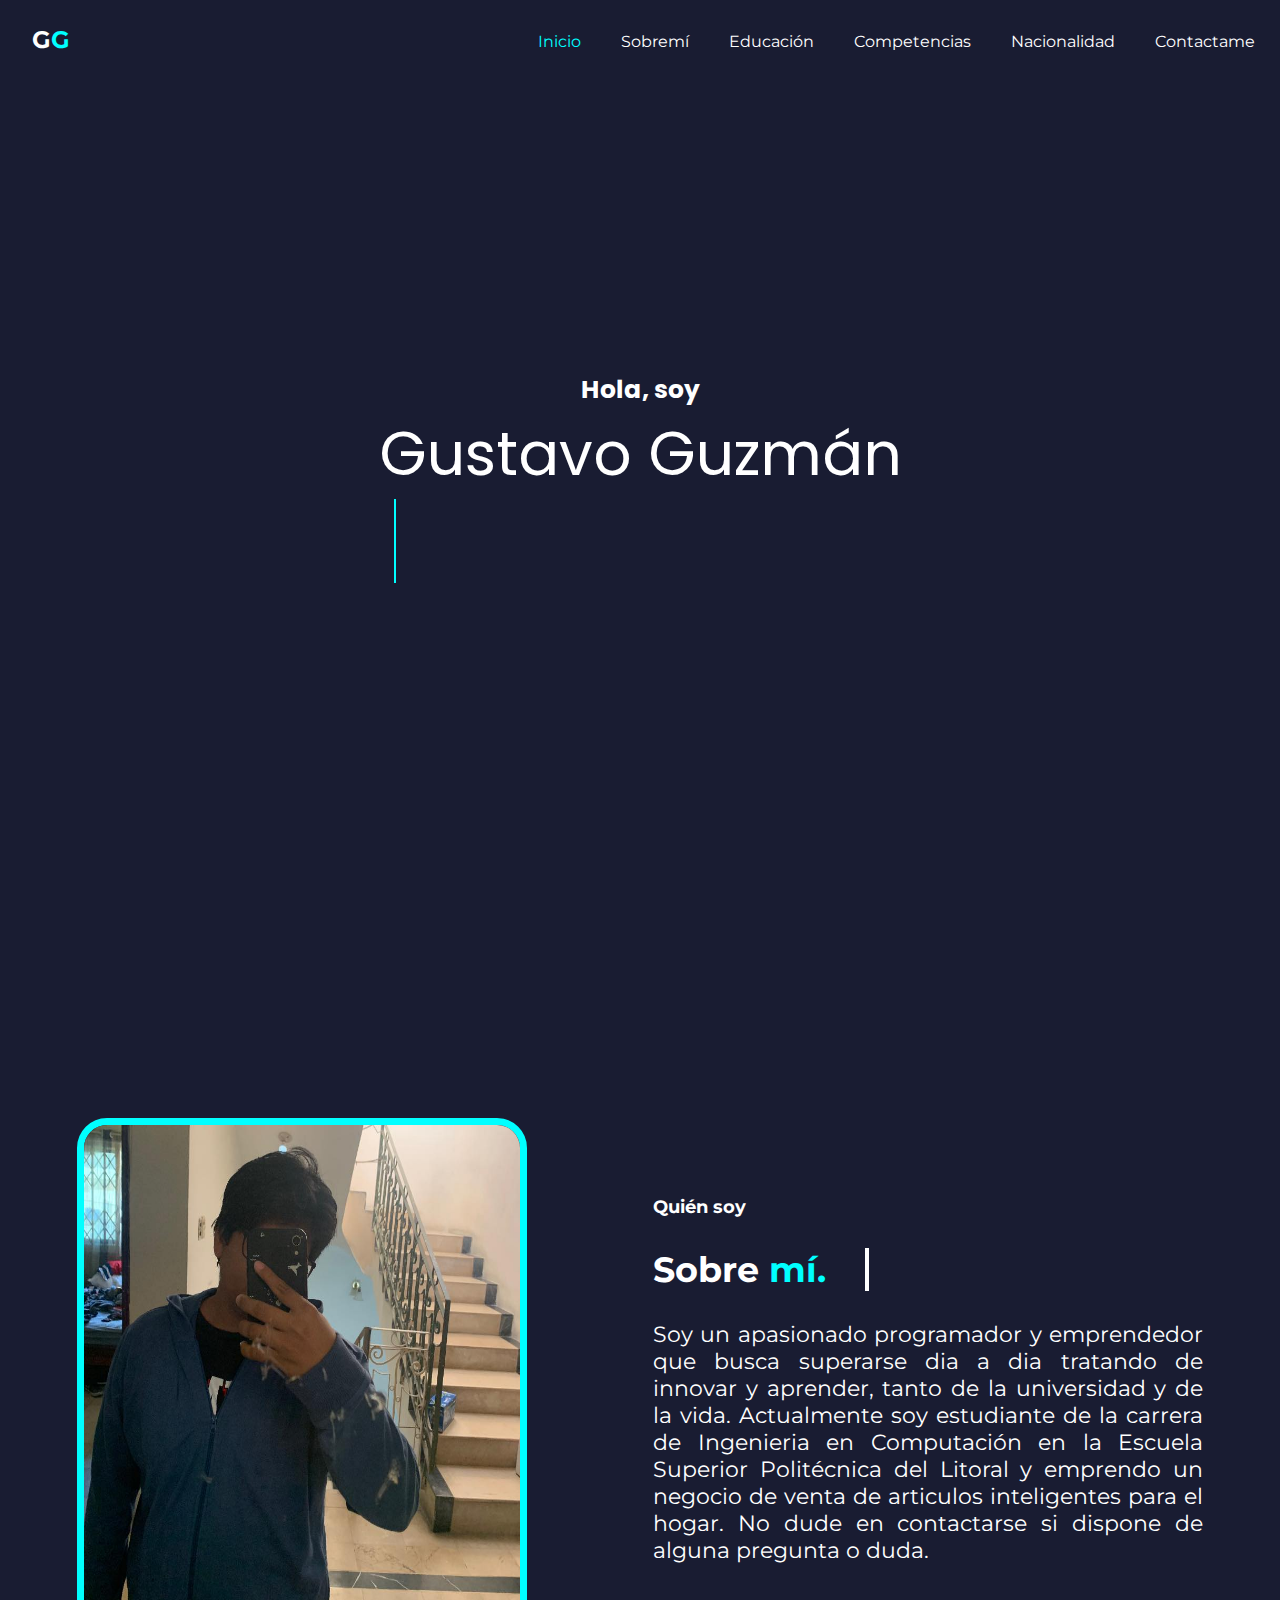
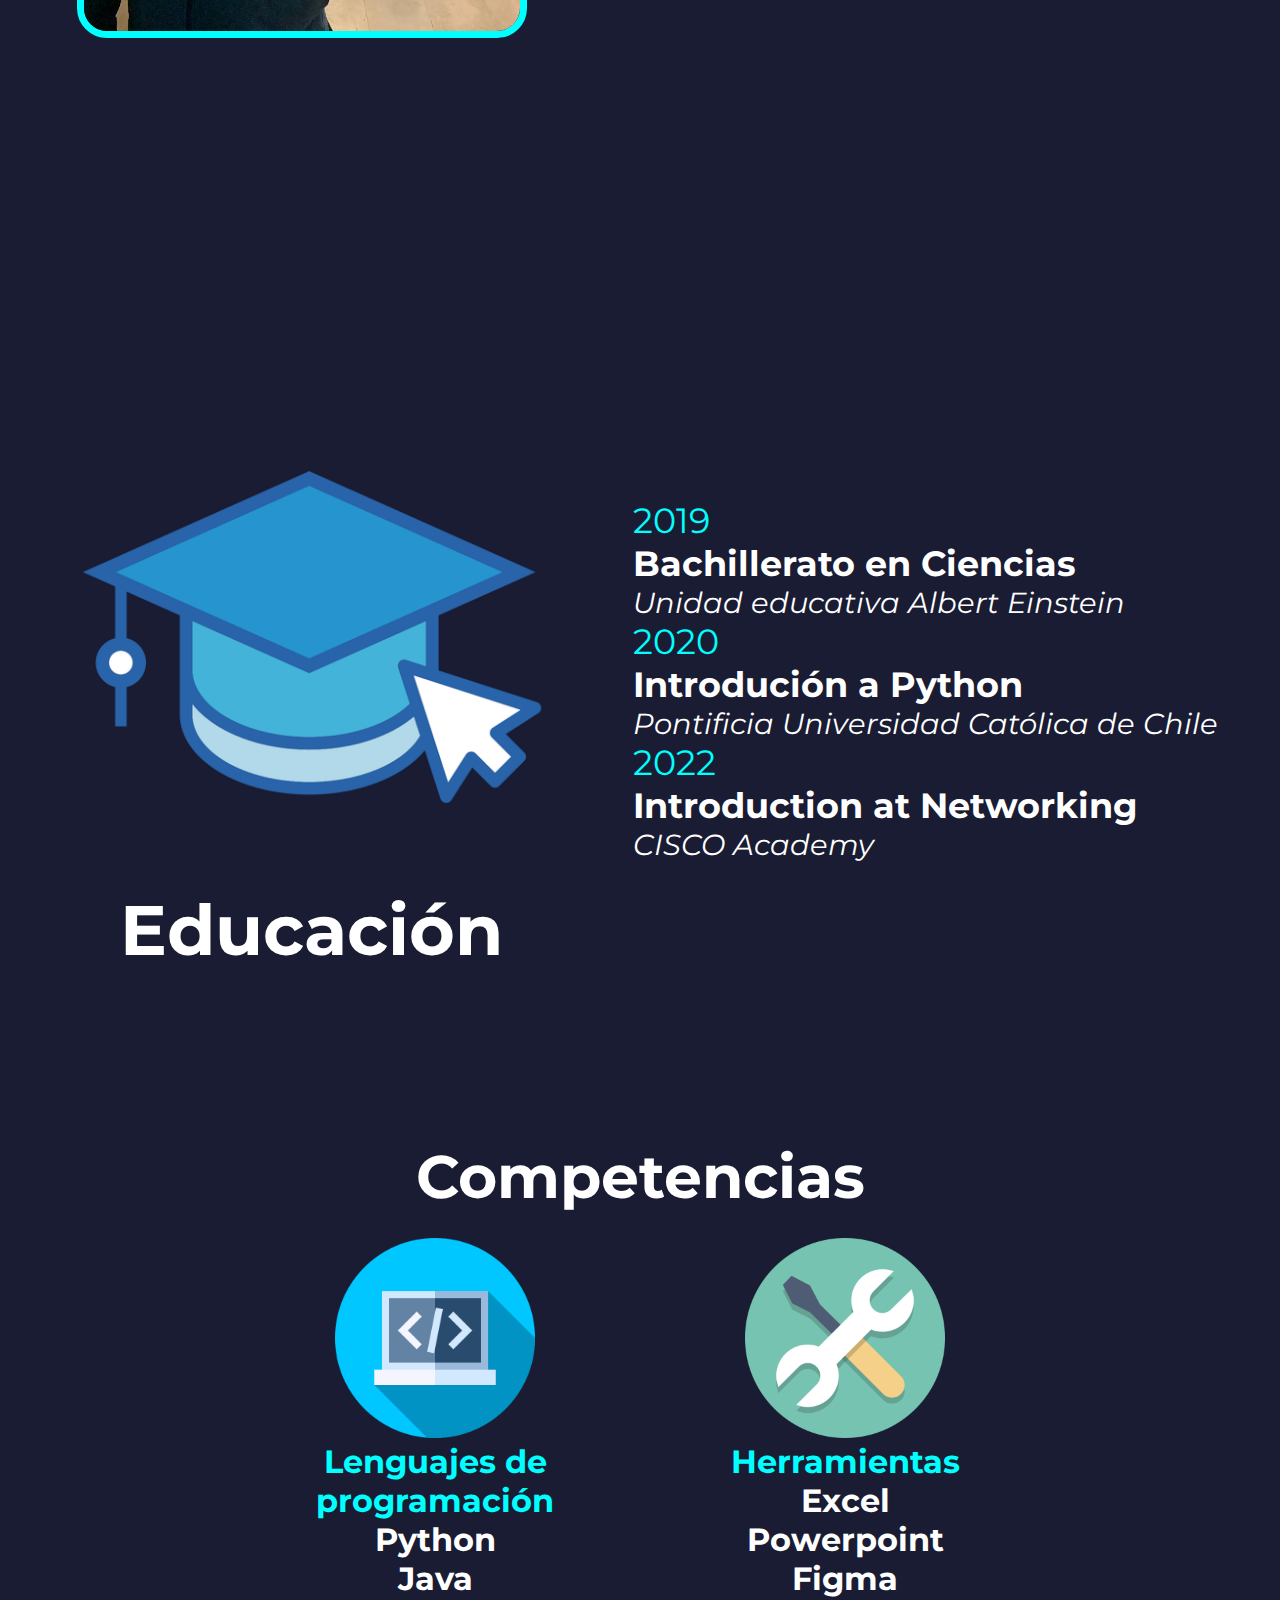
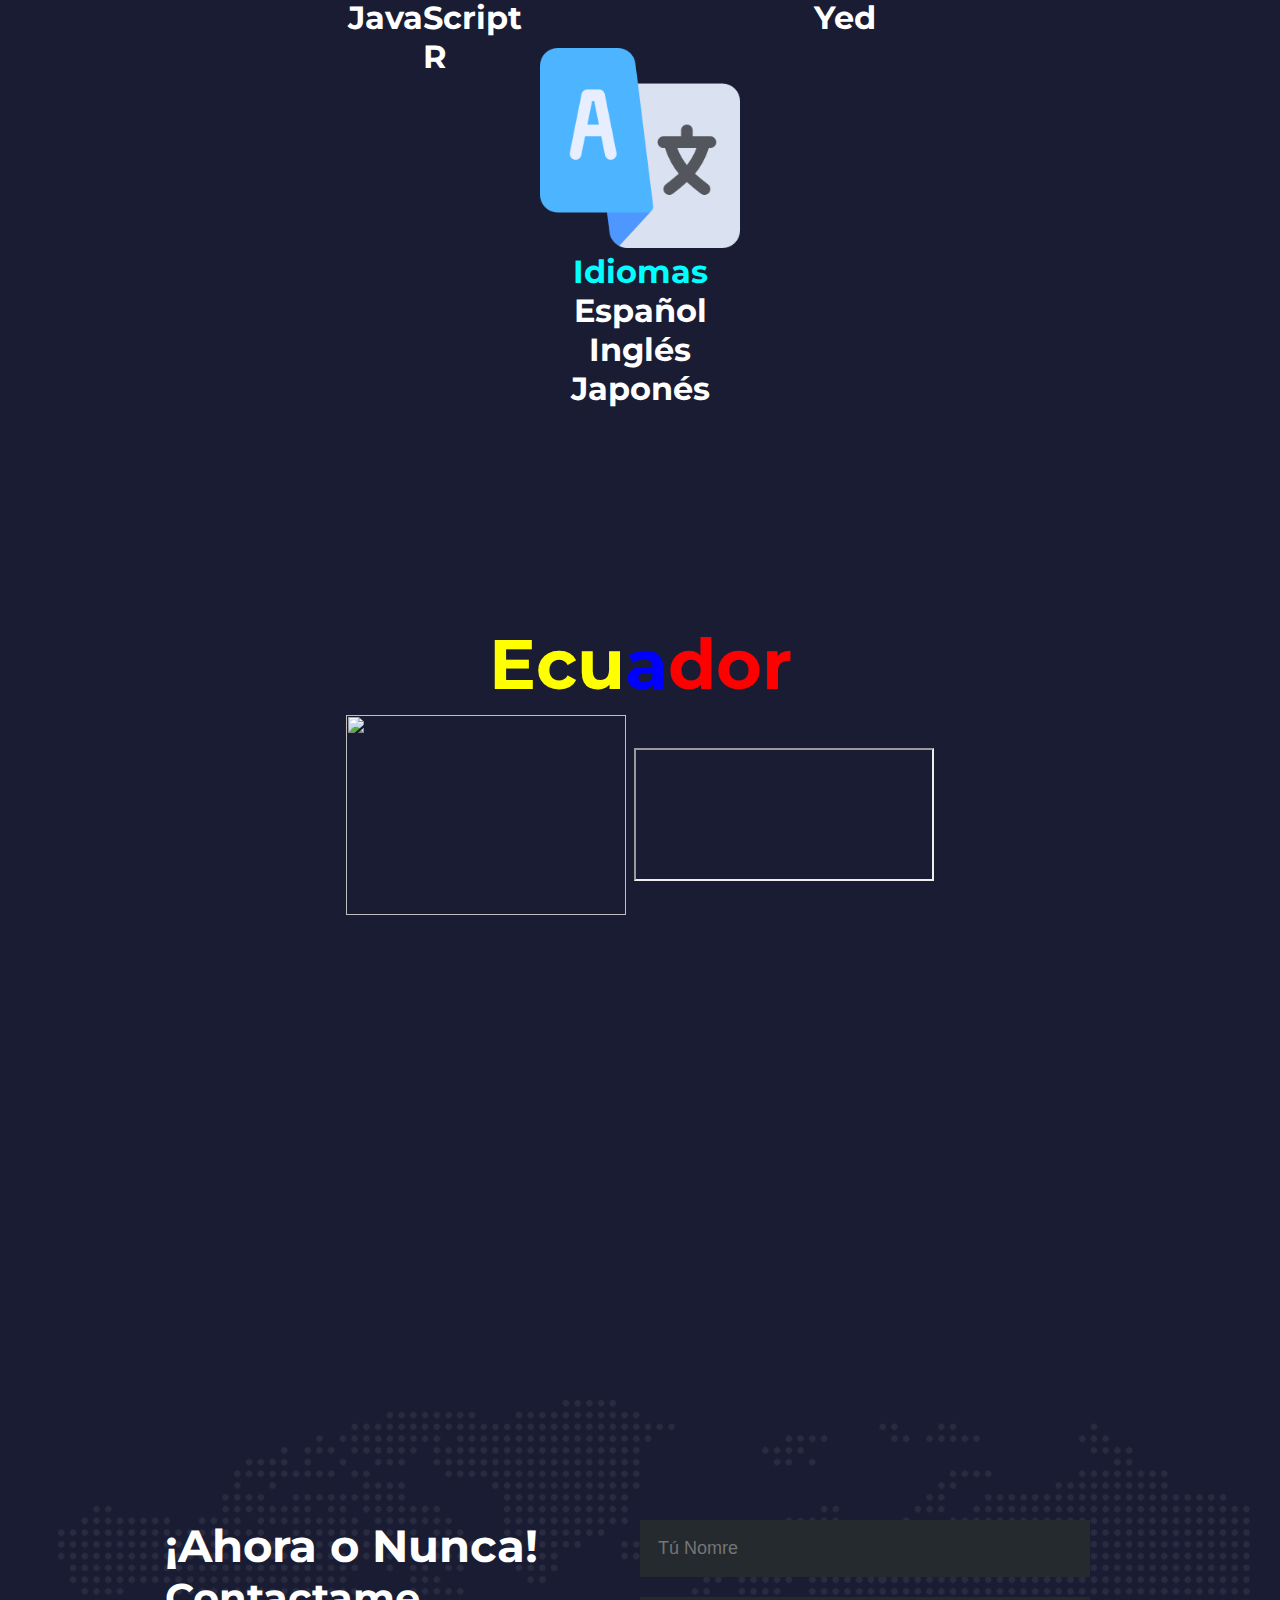
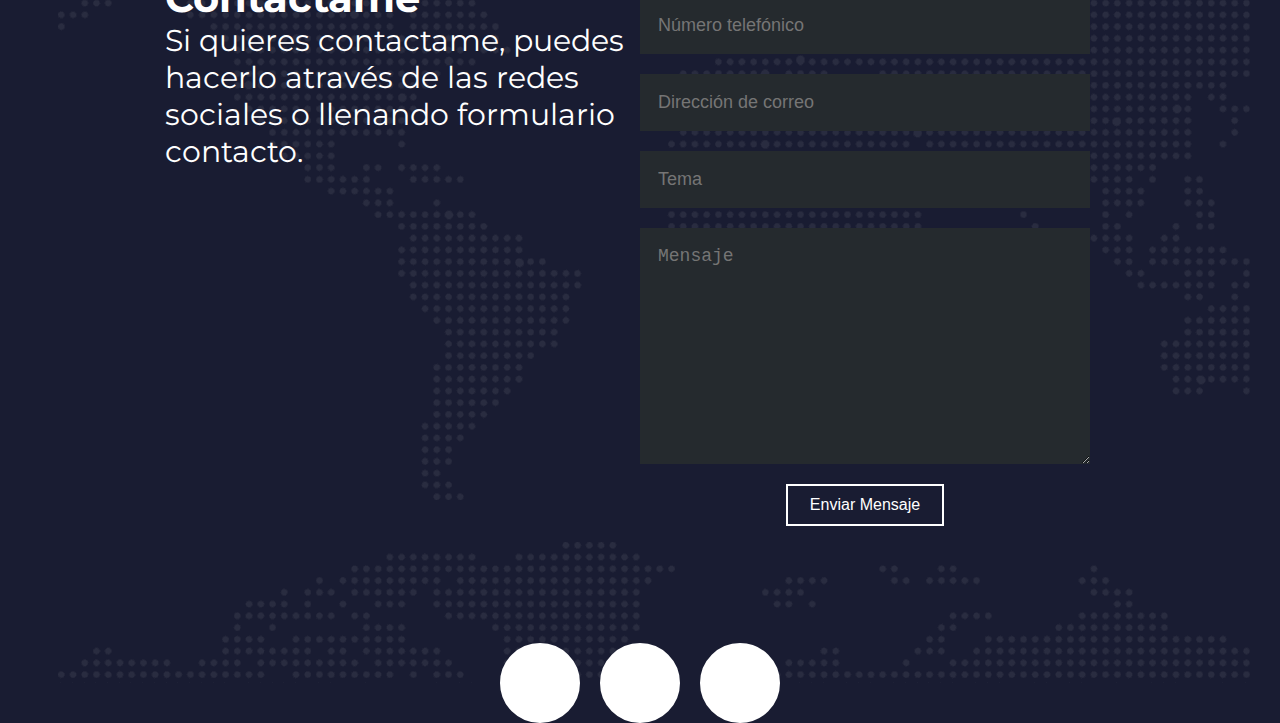
==== commit 0405a21c: "CV terminado" ====
--- a/index.html
+++ b/index.html
@@ -21,7 +21,7 @@
                 </div>
                 <ul class="menu">
                     <li><a class="active" href="#inicio">Inicio</a></li>
-                    <li><a href="#sobremi">Sobre mí</a></li>
+                    <li><a href="#sobremi">Sobremí</a></li>
                     <li><a href="#educacion">Educación</a></li>
                     <li><a href="#competencias">Competencias</a></li>
                     <li><a href="#nacionalidad">Nacionalidad</a></li>
@@ -93,7 +93,7 @@
             <div id="skills-competencia">
                 <div class="skill">
                     <img class="img-competencia" src="recursos/programacion.png">
-                    <h1>Lenguajes de programación</h1>
+                    <h1 class="title-competencia">Lenguajes de programación</h1>
                     <div>
                         <h1>Python</h1>
                     </div>
@@ -109,7 +109,7 @@
                 </div>
                 <div class="skill">
                     <img class="img-competencia" src="recursos/herramientas.png" >
-                    <h1>Herramientas</h1>
+                    <h1 class="title-competencia" >Herramientas</h1>
                     <div>
                         <h1>Excel</h1>
                     </div>
@@ -125,7 +125,7 @@
                 </div>
                 <div class="skill">
                     <img class="img-competencia" src="recursos/idiomas.png">
-                    <h1>Idiomas</h1>
+                    <h1 class="title-competencia">Idiomas</h1>
                     <div>
                         <h1>Español</h1>
                     </div>
@@ -139,7 +139,7 @@
             </div>
         </section>
         <section id="nacionalidad" class="item">
-            <h1>Ecuador</h1>
+            <h1><span class="amarillo">Ecu</span><span class="azul">a</span><span class="rojo">dor</span></h1>
             <div class="contenido-nacionalidad">
                 <div>
                     <img class="img-ecuador" src="https://upload.wikimedia.org/wikipedia/commons/e/e8/Flag_of_Ecuador.svg">
--- a/style.css
+++ b/style.css
@@ -225,18 +225,38 @@
     flex-flow:row wrap;
     row-gap: 0.5rem;
     column-gap: 0.5rem;
-    justify-content: center;
-    align-items: center;
-}
-
+    justify-content: space-around;
+    align-items: center;
+}
+#educacion #izquierda{
+    flex-flow:column wrap;
+    display: flex;
+    align-items: center;
+    justify-content: space-around;
+}
+#educacion #izquierda h1{
+    font-size: 70px;
+}
 #educacion img{
     margin: auto;
-    height: 300px;
-    width: 300px;
-}
-
-
-
+    height: 500px;
+    width: 500px;
+}
+#educacion #derecha li{
+    font-size: 35px;
+    list-style: none;
+}
+#educacion #derecha .fecha{
+    color: aqua;
+}
+#educacion #derecha .institucion{
+    font-size: 29px;
+    font-style: italic;
+}
+
+#educacion #derecha .titulo-certificado{
+    font-weight: bold;
+}
 
 
 
@@ -250,7 +270,14 @@
     min-height: 100vh;
     align-items: center;
 }
-
+#competencias div span{
+    font-size: 60px;
+    font-weight: bold;
+}
+.title-competencia{
+    color:aqua;
+    font-weight: bold;
+}
 #skills-competencia {
     width: 100%;
     display: flex;
@@ -379,7 +406,6 @@
 
 
 #nacionalidad {
-
     width: 100%;
     height: 100%;
     min-height: 100vh;
@@ -389,6 +415,19 @@
     column-gap: 0.5rem;
     justify-content: center;
     align-items: center;
+}
+#nacionalidad h1{
+    font-size: 70px;
+    font-weight: bold;
+}
+#nacionalidad h1 .amarillo{
+    color: yellow;
+}
+#nacionalidad h1 .azul{
+    color: blue;
+}
+#nacionalidad h1 .rojo{
+    color: red;
 }
 .contenido-nacionalidad {
     width: 100%;
@@ -440,15 +479,11 @@
     align-items: center;
 
 }
-.contenido-seccion #contacto,.contenido-seccion #formulario{
+.contenido-seccion #contacto{
     width: 450px;
-    height: 646px;
-}
-.contenido-seccion #contacto{
-    width: 100%;
-
-
-}
+    height: 650px;
+}
+
 .contenido-seccion p {
     width: 500px;
     margin: auto;
@@ -456,8 +491,17 @@
 #contactame #contacto{
     width: 50%;
     padding: 10px;
-    position: relative;
-    align-items: center;
+
+    align-items: center;
+}
+#contactame h1{
+    font-size: 45px;
+}
+#contactame h2{
+    font-size: 40px;
+}
+#contactame p{
+    font-size: 30px;
 }
 #contactame #formulario{
     width: 50%;
@@ -506,5 +550,10 @@
 @media (max-width:1010px){
     .contenido-seccion{
         flex-flow: column wrap;
+        justify-content: center;
     }
+    .contenido-seccion #contacto{
+        height: auto;
+    }
+    
 }